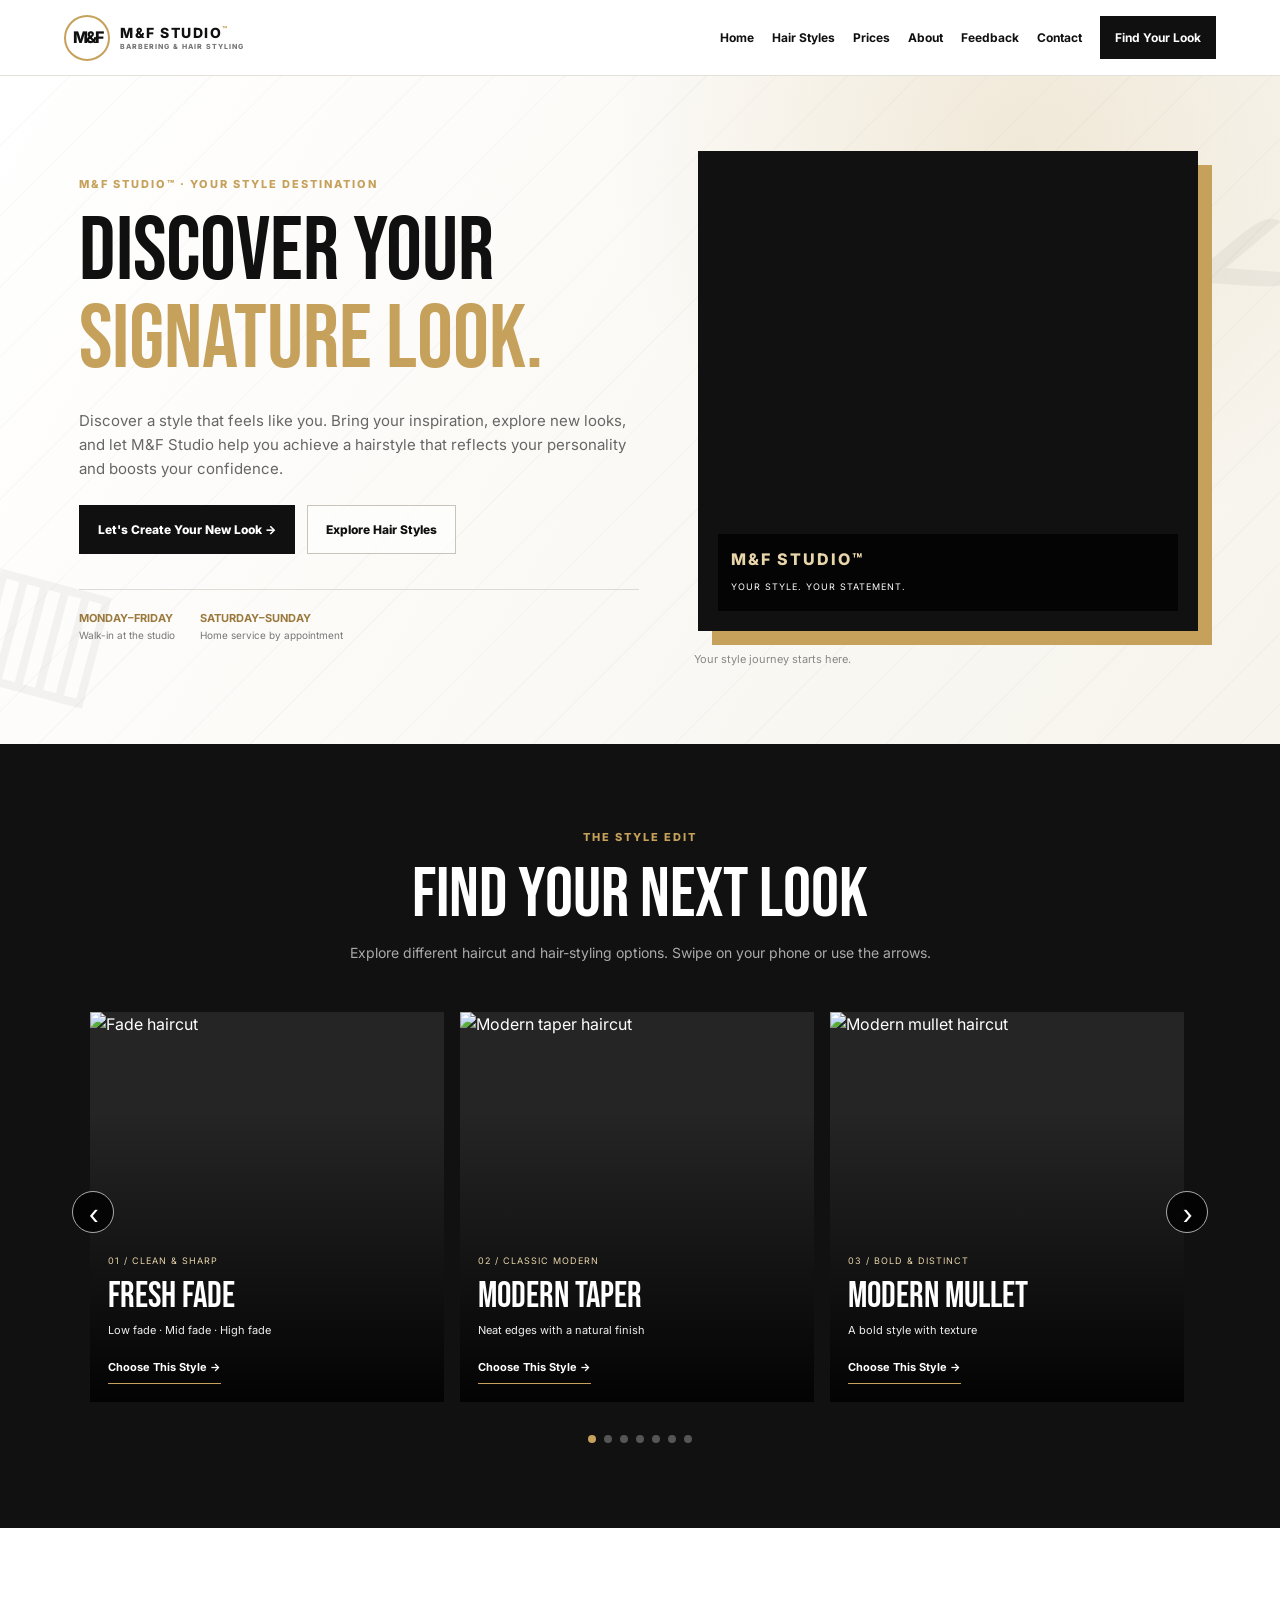
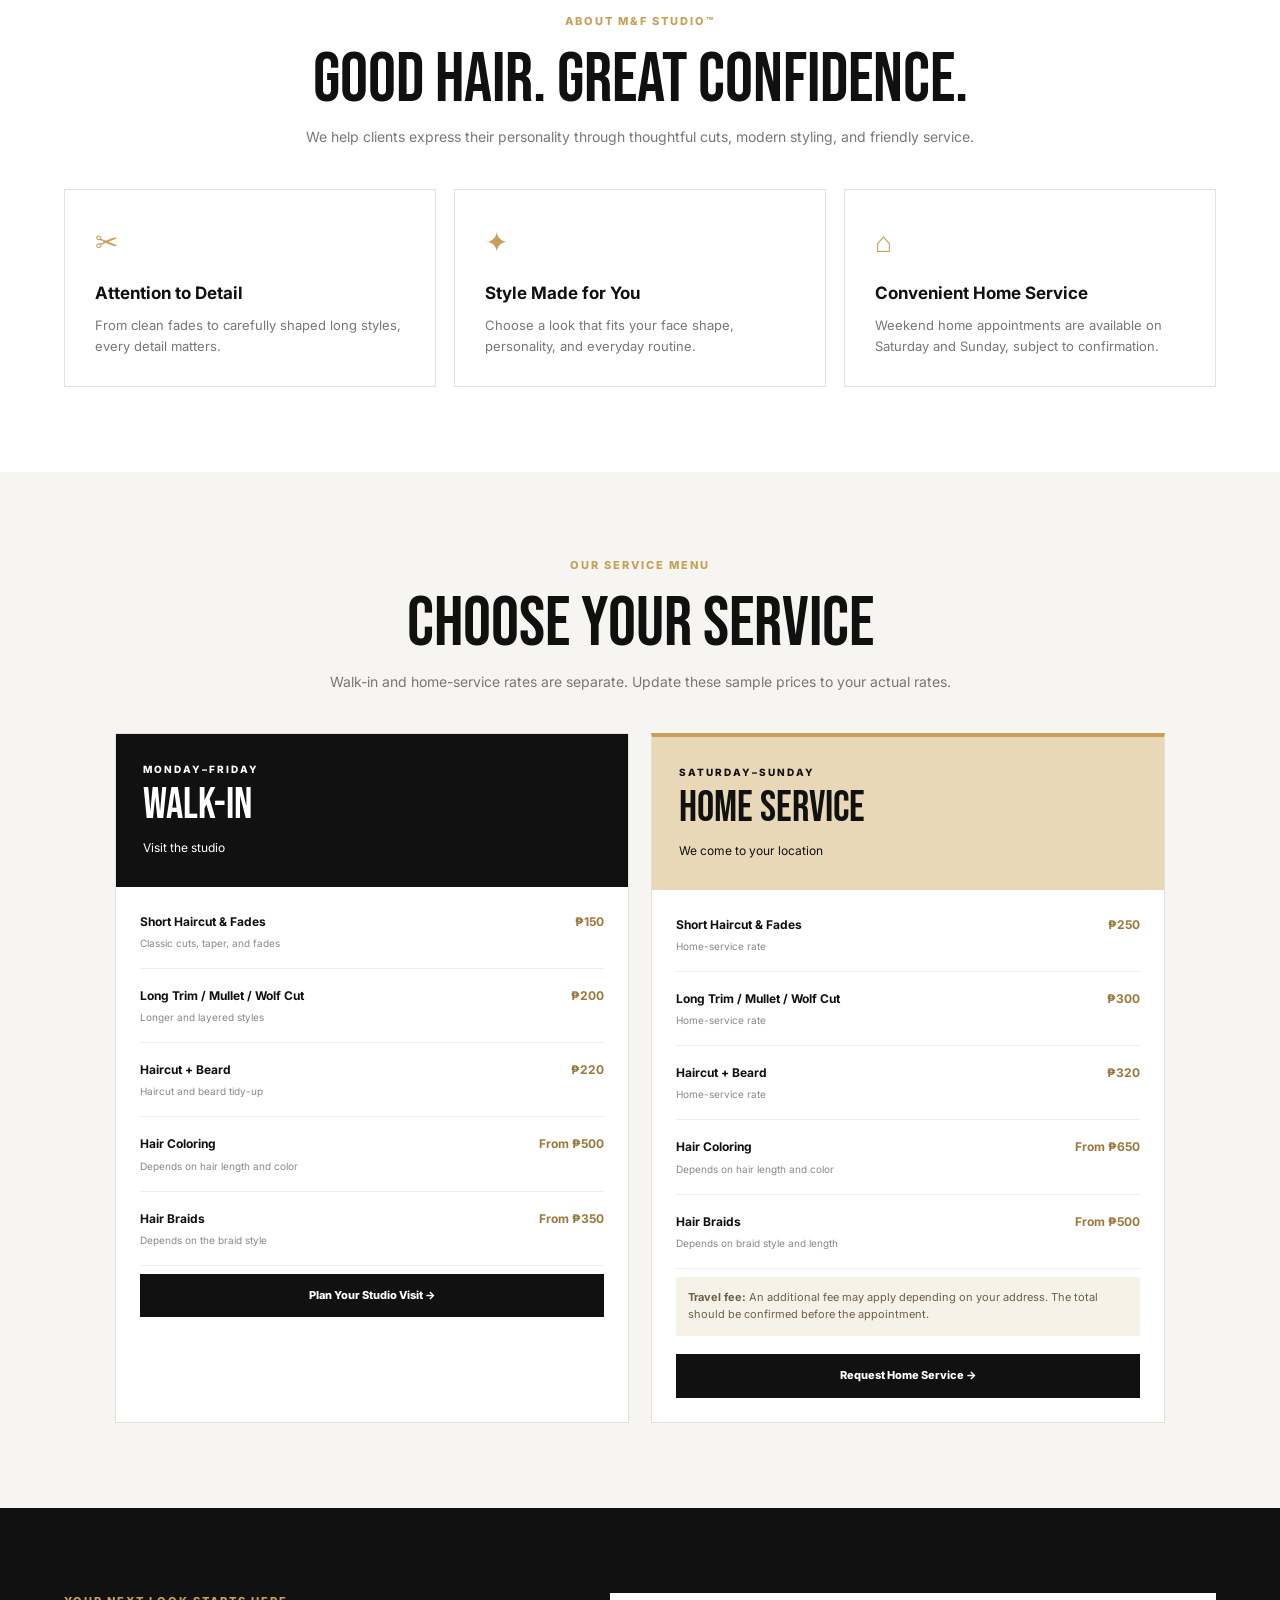
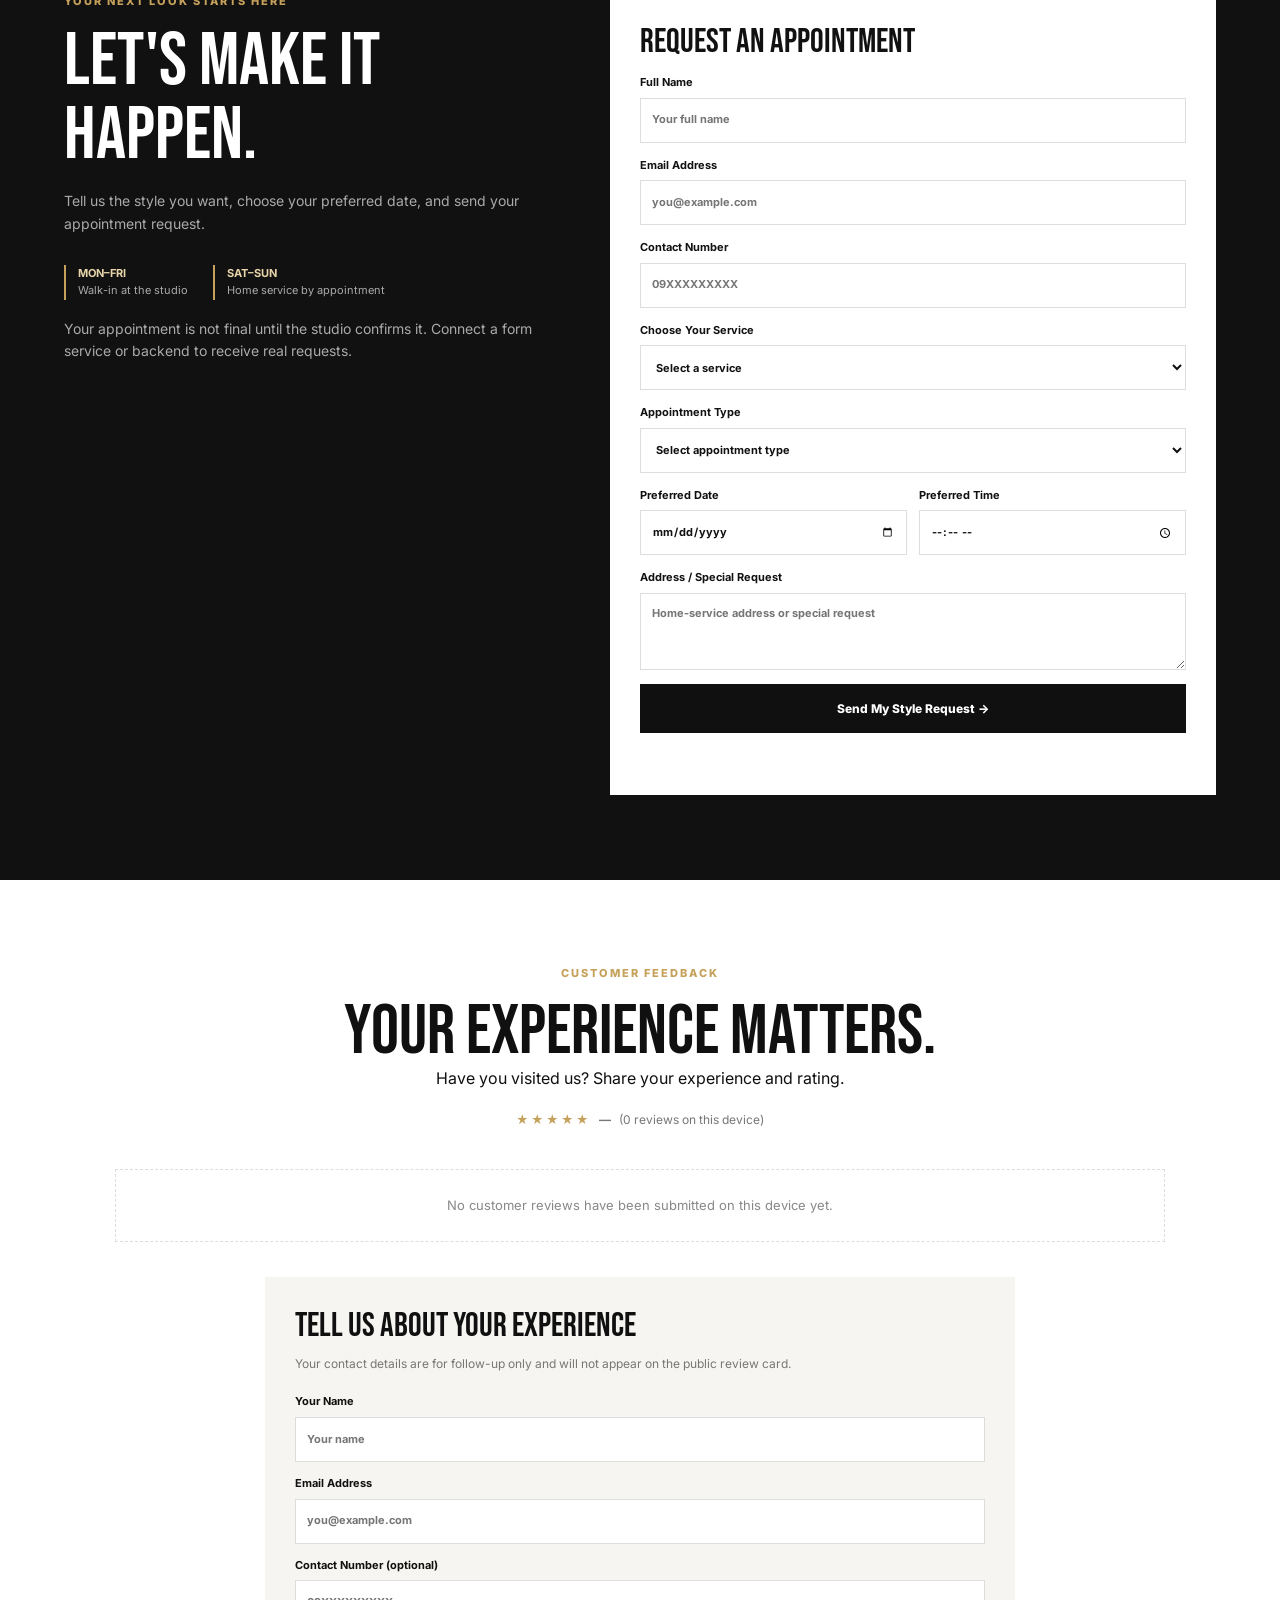
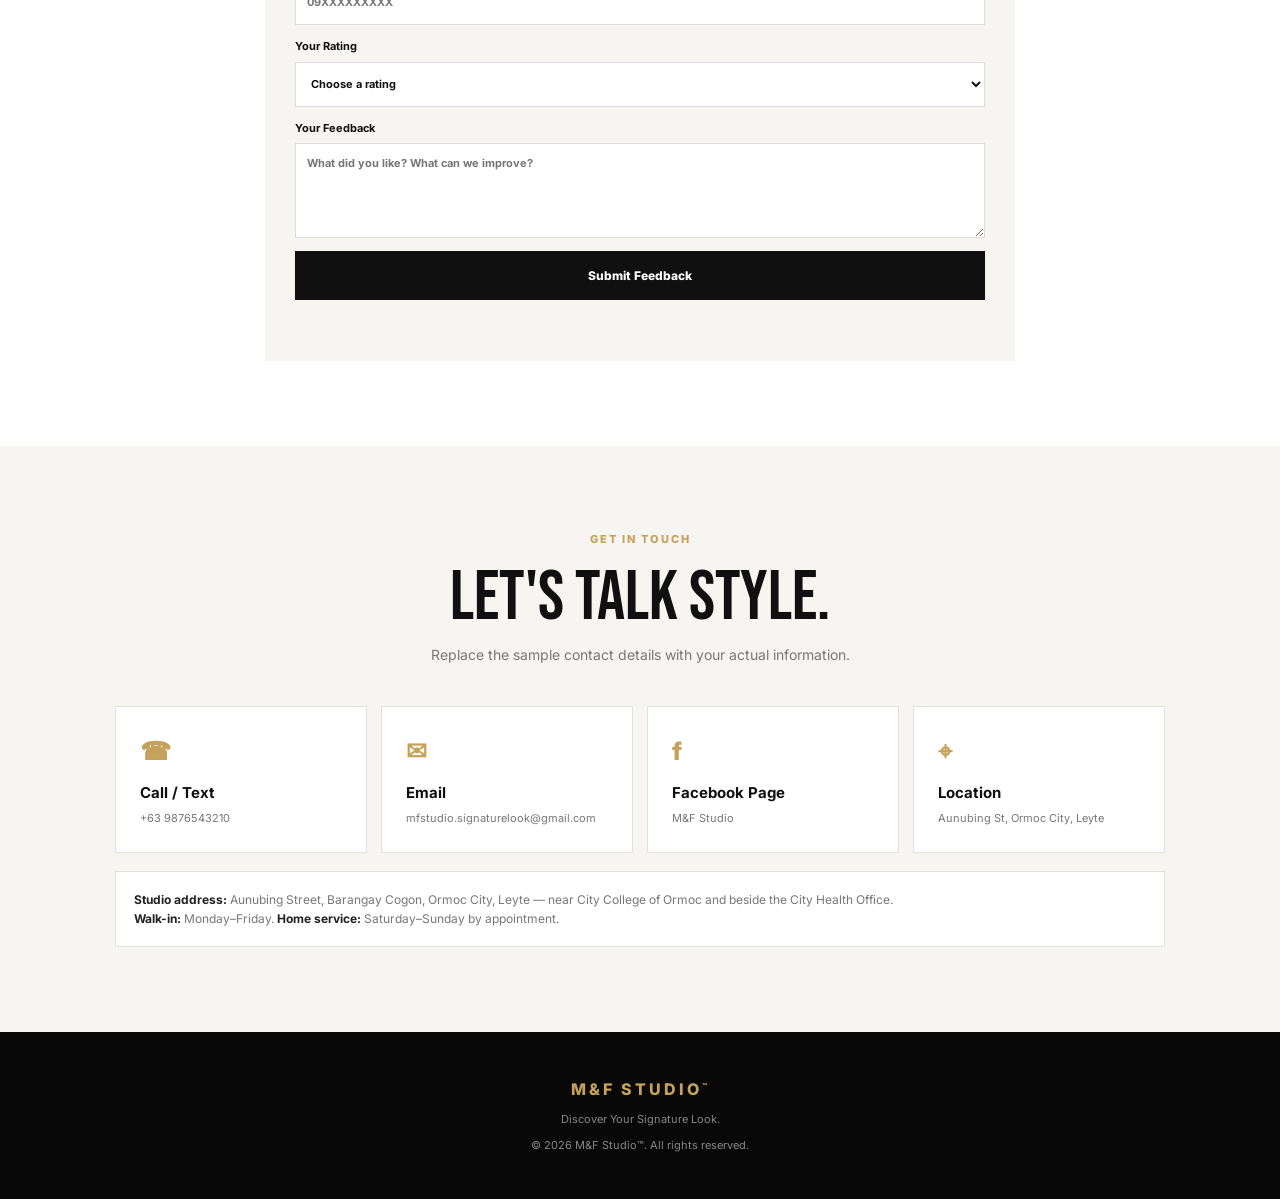
==== M&F Studio/index.html @ d0048a65 "Add files via upload" ====
<!DOCTYPE html>
<html lang="en">
<head>
  <meta charset="UTF-8">
  <meta name="viewport" content="width=device-width, initial-scale=1.0">
  <meta name="theme-color" content="#ffffff">
  <meta name="description" content="M&F Studio™ — discover your signature look with professional barbering and hair styling.">

  <title>M&F Studio™ | Discover Your Signature Look</title>

  <link rel="stylesheet" href="style.css">
  <link rel="preconnect" href="https://fonts.googleapis.com">
  <link href="https://fonts.googleapis.com/css2?family=Bebas+Neue&family=Inter:wght@400;500;600;700;800&display=swap" rel="stylesheet">
</head>

<body>

<header class="navbar">
  <a href="#home" class="logo">
    <span class="logo-mark">M&F</span>
    <span class="logo-text">
      M&F STUDIO<sup>™</sup>
      <small>BARBERING &amp; HAIR STYLING</small>
    </span>
  </a>

  <button class="menu-toggle" id="menuToggle"
    aria-label="Open navigation" aria-expanded="false">☰</button>

  <nav id="mainNav">
    <a href="#home">Home</a>
    <a href="#styles">Hair Styles</a>
    <a href="#services">Prices</a>
    <a href="#about">About</a>
    <a href="#reviews">Feedback</a>
    <a href="#contact">Contact</a>
    <a href="#booking" class="nav-cta">Find Your Look</a>
  </nav>
</header>

<main>

  <!-- HERO / HOME -->
  <section id="home" class="hero">
    <div class="tool-mark mark-scissors">✂</div>
    <div class="tool-mark mark-comb">▥</div>

    <div class="hero-container">
      <div class="hero-content">
        <p class="eyebrow">M&F STUDIO™ · YOUR STYLE DESTINATION</p>

        <h1>Discover Your<br>
          <span>Signature Look.</span>
        </h1>

        <p class="hero-description">
         Discover a style that feels like you. Bring your inspiration, explore new looks, and let M&F Studio help you achieve a hairstyle that reflects your personality and boosts your confidence.
        </p>

        <div class="hero-buttons">
          <a href="#booking" class="btn btn-primary">
            Let's Create Your New Look →
          </a>
          <a href="#styles" class="btn btn-outline">
            Explore Hair Styles
          </a>
        </div>

        <div class="hero-schedule">
          <div>
            <strong>MONDAY–FRIDAY</strong>
            <span>Walk-in at the studio</span>
          </div>
          <div>
            <strong>SATURDAY–SUNDAY</strong>
            <span>Home service by appointment</span>
          </div>
        </div>
      </div>

      <div class="hero-media">
        <div class="video-frame">
          <video autoplay muted loop playsinline
            preload="metadata" poster="images/cover-photo.jpg">
            <source src="images/cv.mp4" type="video/mp4">
            Your browser does not support HTML video.
          </video>

          <div class="video-caption">
            <span>M&F STUDIO™</span>
            <small>YOUR STYLE. YOUR STATEMENT.</small>
          </div>
        </div>

        <p class="media-note">
          Your style journey starts here.
        </p>
      </div>
    </div>
  </section>

  <!-- HAIRSTYLE SLIDER -->
  <section id="styles" class="styles-section section">
    <div class="section-heading">
      <p class="eyebrow">THE STYLE EDIT</p>
      <h2>Find Your Next Look</h2>
      <p>
        Explore different haircut and hair-styling options.
        Swipe on your phone or use the arrows.
      </p>
    </div>

    <div class="slider-shell">
      <button class="slider-button previous" id="prevBtn"
        aria-label="Previous hairstyle">‹</button>

      <div class="style-slider" id="styleSlider">

        <article class="style-slide">
          <img src="images/fade.jpg" alt="Fade haircut" loading="lazy">
          <div class="slide-info">
            <span>01 / CLEAN &amp; SHARP</span>
            <h3>Fresh Fade</h3>
            <p>Low fade · Mid fade · High fade</p>
            <button class="style-book" data-service="Short Haircut & Fade">
              Choose This Style →
            </button>
          </div>
        </article>

        <article class="style-slide">
          <img src="images/taper.jpg" alt="Modern taper haircut" loading="lazy">
          <div class="slide-info">
            <span>02 / CLASSIC MODERN</span>
            <h3>Modern Taper</h3>
            <p>Neat edges with a natural finish</p>
            <button class="style-book" data-service="Short Haircut & Fade">
              Choose This Style →
            </button>
          </div>
        </article>

        <article class="style-slide">
          <img src="images/mullet.jpg" alt="Modern mullet haircut" loading="lazy">
          <div class="slide-info">
            <span>03 / BOLD &amp; DISTINCT</span>
            <h3>Modern Mullet</h3>
            <p>A bold style with texture</p>
            <button class="style-book" data-service="Long Trim / Mullet / Wolf Cut">
              Choose This Style →
            </button>
          </div>
        </article>

        <article class="style-slide">
          <img src="images/wolfcut.jpg" alt="Wolf cut hairstyle" loading="lazy">
          <div class="slide-info">
            <span>04 / TEXTURE &amp; MOVEMENT</span>
            <h3>Wolf Cut</h3>
            <p>Layers, volume, and movement</p>
            <button class="style-book" data-service="Long Trim / Mullet / Wolf Cut">
              Choose This Style →
            </button>
          </div>
        </article>

        <article class="style-slide">
          <img src="images/beard.jpg" alt="Haircut and beard styling" loading="lazy">
          <div class="slide-info">
            <span>05 / COMPLETE GROOMING</span>
            <h3>Haircut + Beard</h3>
            <p>A clean cut with a shaped beard</p>
            <button class="style-book" data-service="Haircut + Beard">
              Choose This Style →
            </button>
          </div>
        </article>

        <article class="style-slide">
          <img src="images/color.jpg" alt="Hair coloring style" loading="lazy">
          <div class="slide-info">
            <span>06 / COLOR YOUR WAY</span>
            <h3>Hair Color</h3>
            <p>Refresh your look with color</p>
            <button class="style-book" data-service="Hair Color">
              Choose This Style →
            </button>
          </div>
        </article>

        <article class="style-slide">
          <img src="images/braids.jpg" alt="Braided hairstyle" loading="lazy">
          <div class="slide-info">
            <span>07 / CREATIVE DETAIL</span>
            <h3>Hair Braids</h3>
            <p>Creative braids and patterns</p>
            <button class="style-book" data-service="Hair Braids">
              Choose This Style →
            </button>
          </div>
        </article>

      </div>

      <button class="slider-button next" id="nextBtn"
        aria-label="Next hairstyle">›</button>
    </div>

    <div class="slider-dots" id="sliderDots"></div>
  </section>

  <!-- ABOUT -->
  <section id="about" class="about-section section">
    <div class="section-heading">
      <p class="eyebrow">ABOUT M&F STUDIO™</p>
      <h2>Good Hair. Great Confidence.</h2>
      <p>
        We help clients express their personality through thoughtful cuts,
        modern styling, and friendly service.
      </p>
    </div>

    <div class="about-grid">
      <article class="about-card">
        <span>✂</span>
        <h3>Attention to Detail</h3>
        <p>
          From clean fades to carefully shaped long styles,
          every detail matters.
        </p>
      </article>

      <article class="about-card">
        <span>✦</span>
        <h3>Style Made for You</h3>
        <p>
          Choose a look that fits your face shape,
          personality, and everyday routine.
        </p>
      </article>

      <article class="about-card">
        <span>⌂</span>
        <h3>Convenient Home Service</h3>
        <p>
          Weekend home appointments are available on Saturday
          and Sunday, subject to confirmation.
        </p>
      </article>
    </div>
  </section>

  <!-- PRICES -->
  <section id="services" class="services-section section">
    <div class="section-heading">
      <p class="eyebrow">OUR SERVICE MENU</p>
      <h2>Choose Your Service</h2>
      <p>
        Walk-in and home-service rates are separate.
        Update these sample prices to your actual rates.
      </p>
    </div>

    <div class="price-container">

      <article class="price-box">
        <div class="price-header">
          <p>MONDAY–FRIDAY</p>
          <h3>Walk-In</h3>
          <span>Visit the studio</span>
        </div>

        <div class="price-list">
          <div class="price-item">
            <div>
              <h4>Short Haircut &amp; Fades</h4>
              <p>Classic cuts, taper, and fades</p>
            </div>
            <strong>₱150</strong>
          </div>

          <div class="price-item">
            <div>
              <h4>Long Trim / Mullet / Wolf Cut</h4>
              <p>Longer and layered styles</p>
            </div>
            <strong>₱200</strong>
          </div>

          <div class="price-item">
            <div>
              <h4>Haircut + Beard</h4>
              <p>Haircut and beard tidy-up</p>
            </div>
            <strong>₱220</strong>
          </div>

          <div class="price-item">
            <div>
              <h4>Hair Coloring</h4>
              <p>Depends on hair length and color</p>
            </div>
            <strong>From ₱500</strong>
          </div>

          <div class="price-item">
            <div>
              <h4>Hair Braids</h4>
              <p>Depends on the braid style</p>
            </div>
            <strong>From ₱350</strong>
          </div>
        </div>

        <a href="#booking" class="price-cta">Plan Your Studio Visit →</a>
      </article>

      <article class="price-box home-price">
        <div class="price-header">
          <p>SATURDAY–SUNDAY</p>
          <h3>Home Service</h3>
          <span>We come to your location</span>
        </div>

        <div class="price-list">
          <div class="price-item">
            <div>
              <h4>Short Haircut &amp; Fades</h4>
              <p>Home-service rate</p>
            </div>
            <strong>₱250</strong>
          </div>

          <div class="price-item">
            <div>
              <h4>Long Trim / Mullet / Wolf Cut</h4>
              <p>Home-service rate</p>
            </div>
            <strong>₱300</strong>
          </div>

          <div class="price-item">
            <div>
              <h4>Haircut + Beard</h4>
              <p>Home-service rate</p>
            </div>
            <strong>₱320</strong>
          </div>

          <div class="price-item">
            <div>
              <h4>Hair Coloring</h4>
              <p>Depends on hair length and color</p>
            </div>
            <strong>From ₱650</strong>
          </div>

          <div class="price-item">
            <div>
              <h4>Hair Braids</h4>
              <p>Depends on braid style and length</p>
            </div>
            <strong>From ₱500</strong>
          </div>
        </div>

        <p class="home-note">
          <strong>Travel fee:</strong> An additional fee may apply
          depending on your address. The total should be confirmed
          before the appointment.
        </p>

        <a href="#booking" class="price-cta">Request Home Service →</a>
      </article>

    </div>
  </section>

  <!-- BOOKING FORM -->
  <section id="booking" class="booking-section section">
    <div class="booking-container">

      <div class="booking-text">
        <p class="eyebrow">YOUR NEXT LOOK STARTS HERE</p>
        <h2>Let's Make It Happen.</h2>

        <p>
          Tell us the style you want, choose your preferred date,
          and send your appointment request.
        </p>

        <div class="booking-schedule">
          <div>
            <strong>MON–FRI</strong>
            <span>Walk-in at the studio</span>
          </div>
          <div>
            <strong>SAT–SUN</strong>
            <span>Home service by appointment</span>
          </div>
        </div>

        <p class="privacy-note">
          Your appointment is not final until the studio confirms it.
          Connect a form service or backend to receive real requests.
        </p>
      </div>

      <form id="bookingForm" class="booking-form">
        <h3>Request an Appointment</h3>

        <label>Full Name
          <input type="text" id="bookingName" autocomplete="name"
            required placeholder="Your full name">
        </label>

        <label>Email Address
          <input type="email" id="bookingEmail" autocomplete="email"
            required placeholder="you@example.com">
        </label>

        <label>Contact Number
          <input type="tel" id="bookingPhone" autocomplete="tel"
            required placeholder="09XXXXXXXXX">
        </label>

        <label>Choose Your Service
          <select id="bookingService" required>
            <option value="">Select a service</option>
            <option>Short Haircut &amp; Fade</option>
            <option>Long Trim / Mullet / Wolf Cut</option>
            <option>Haircut + Beard</option>
            <option>Hair Color</option>
            <option>Hair Braids</option>
          </select>
        </label>

        <label>Appointment Type
          <select id="bookingType" required>
            <option value="">Select appointment type</option>
            <option value="walkin">Walk-in — Monday to Friday</option>
            <option value="home">Home Service — Saturday to Sunday</option>
          </select>
        </label>

        <div class="two-column">
          <label>Preferred Date
            <input type="date" id="bookingDate" required>
          </label>

          <label>Preferred Time
            <input type="time" id="bookingTime" required>
          </label>
        </div>

        <label>Address / Special Request
          <textarea id="bookingAddress" rows="3"
            placeholder="Home-service address or special request"></textarea>
        </label>

        <button type="submit" class="btn btn-primary">
          Send My Style Request →
        </button>

        <div id="bookingMessage" class="form-message" role="status"></div>
      </form>
    </div>
  </section>

  <!-- CUSTOMER REVIEWS -->
  <section id="reviews" class="reviews-section section">
    <div class="section-heading">
      <p class="eyebrow">CUSTOMER FEEDBACK</p>
      <h2>Your Experience Matters.</h2>
      <p>Have you visited us? Share your experience and rating.</p>

      <div class="rating-summary">
        <span class="stars">★★★★★</span>
        <strong id="averageRating">—</strong>
        <span>(<span id="reviewCount">0</span> reviews on this device)</span>
      </div>
    </div>

    <div class="review-grid" id="reviewList"></div>

    <div class="feedback-box">
      <h3>Tell Us About Your Experience</h3>
      <p>
        Your contact details are for follow-up only and will not appear
        on the public review card.
      </p>

      <form id="reviewForm">
        <label>Your Name
          <input type="text" id="reviewName" autocomplete="name"
            required placeholder="Your name">
        </label>

        <label>Email Address
          <input type="email" id="reviewEmail" autocomplete="email"
            required placeholder="you@example.com">
        </label>

        <label>Contact Number (optional)
          <input type="tel" id="reviewPhone" autocomplete="tel"
            placeholder="09XXXXXXXXX">
        </label>

        <label>Your Rating
          <select id="reviewRating" required>
            <option value="">Choose a rating</option>
            <option value="5">★★★★★ — Excellent</option>
            <option value="4">★★★★ — Great</option>
            <option value="3">★★★ — Good</option>
            <option value="2">★★ — Needs improvement</option>
            <option value="1">★ — Poor</option>
          </select>
        </label>

        <label>Your Feedback
          <textarea id="reviewText" rows="4" required
            placeholder="What did you like? What can we improve?"></textarea>
        </label>

        <button type="submit" class="btn btn-primary">
          Submit Feedback
        </button>

        <div id="reviewMessage" class="form-message" role="status"></div>
      </form>
    </div>
  </section>

  <!-- CONTACT -->
  <section id="contact" class="contact-section section">
    <div class="section-heading">
      <p class="eyebrow">GET IN TOUCH</p>
      <h2>Let's Talk Style.</h2>
      <p>Replace the sample contact details with your actual information.</p>
    </div>

    <div class="contact-grid">
      <a class="contact-card" href="tel:+639876543210">
        <span>☎</span>
        <h3>Call / Text</h3>
        <p>+63 9876543210</p>
      </a>

      <a class="contact-card" href="mailto:mfstudio.signaturelook@gmail.com">
        <span>✉</span>
        <h3>Email</h3>
        <p>mfstudio.signaturelook@gmail.com</p>
      </a>

      <a class="contact-card" href="https://facebook.com/"
        target="_blank" rel="noopener noreferrer">
        <span>f</span>
        <h3>Facebook Page</h3>
        <p>M&F Studio</p>
      </a>

      <a class="contact-card"
        href="https://www.google.com/maps/search/?api=1&query=Aunubing%20Street%2C%20Ormoc%20City%2C%20Leyte%2C%20Philippines"
        target="_blank" rel="noopener noreferrer">
        <span>⌖</span>
        <h3>Location</h3>
        <p>Aunubing St, Ormoc City, Leyte</p>
      </a>
    </div>

    <div class="address-box">
      <strong>Studio address:</strong>
      Aunubing Street, Barangay Cogon, Ormoc City, Leyte — near City College of Ormoc and beside the City Health Office.<br>
      <strong>Walk-in:</strong> Monday–Friday.
      <strong>Home service:</strong> Saturday–Sunday by appointment.
    </div>
  </section>

</main>

<footer>
  <div class="footer-logo">M&amp;F STUDIO<sup>™</sup></div>
  <p>Discover Your Signature Look.</p>
  <p>© 2026 M&amp;F Studio™. All rights reserved.</p>
</footer>

<button id="backToTop" aria-label="Back to top">↑</button>

<script src="script.js"></script>
</body>
</html>
---- M&F Studio/style.css ----
:root {
  --black: #101010;
  --gold: #c6a15b;
  --gold-light: #e8d5aa;
  --cream: #f6f5f1;
  --muted: #777;
  --line: #e4e1da;
}

* {
  box-sizing: border-box;
  margin: 0;
  padding: 0;
}

html {
  scroll-behavior: smooth;
  scroll-padding-top: 85px;
}

body {
  font-family: "Inter", Arial, sans-serif;
  color: var(--black);
  background: white;
  line-height: 1.6;
  overflow-x: hidden;
}

a {
  color: inherit;
  text-decoration: none;
}

button,
input,
select,
textarea {
  font: inherit;
}

img,
video {
  max-width: 100%;
}

/* NAVIGATION */

.navbar {
  position: sticky;
  top: 0;
  z-index: 1000;
  min-height: 76px;
  padding: 12px 5%;
  display: flex;
  align-items: center;
  justify-content: space-between;
  gap: 20px;
  background: rgba(255, 255, 255, 0.97);
  backdrop-filter: blur(12px);
  border-bottom: 1px solid var(--line);
}

.logo {
  display: flex;
  align-items: center;
  gap: 10px;
  flex-shrink: 0;
}

.logo-mark {
  width: 46px;
  height: 46px;
  display: grid;
  place-items: center;
  border: 2px solid var(--gold);
  border-radius: 50%;
  font-weight: 800;
  letter-spacing: -2px;
}

.logo-text {
  font-size: 14px;
  font-weight: 800;
  letter-spacing: 1.5px;
  line-height: 1.3;
}

.logo-text sup,
.footer-logo sup {
  color: var(--gold);
  font-size: 8px;
}

.logo-text small {
  display: block;
  font-size: 7px;
  color: var(--muted);
  letter-spacing: 1px;
}

nav {
  display: flex;
  align-items: center;
  gap: 18px;
}

nav a {
  font-size: 12px;
  font-weight: 700;
  transition: color 0.2s;
}

nav a:hover {
  color: var(--gold);
}

.nav-cta {
  background: var(--black);
  color: white !important;
  padding: 12px 15px;
}

.menu-toggle {
  display: none;
  border: 0;
  background: transparent;
  font-size: 27px;
  cursor: pointer;
}

/* HERO SECTION */

.hero {
  position: relative;
  isolation: isolate;
  overflow: hidden;
  background:
    linear-gradient(
      120deg,
      rgba(255, 255, 255, 0.96),
      rgba(246, 243, 235, 0.92)
    ),
    url("images/cover-photo.jpg") center / cover no-repeat;
}

.hero::before {
  content: "";
  position: absolute;
  inset: 0;
  z-index: -1;
  background:
    radial-gradient(
      circle at 80% 10%,
      rgba(198, 161, 91, 0.18),
      transparent 35%
    ),
    repeating-linear-gradient(
      135deg,
      transparent 0 48px,
      rgba(0, 0, 0, 0.02) 49px 50px
    );
}

.tool-mark {
  position: absolute;
  z-index: -1;
  color: rgba(0, 0, 0, 0.045);
  pointer-events: none;
}

.mark-scissors {
  font-size: 220px;
  right: -25px;
  top: 20px;
  transform: rotate(-18deg);
}

.mark-comb {
  font-size: 150px;
  left: -25px;
  bottom: 0;
  transform: rotate(15deg);
}

.hero-container {
  max-width: 1250px;
  min-height: 650px;
  margin: auto;
  padding: 75px 5%;
  display: grid;
  grid-template-columns: 1.05fr 0.95fr;
  gap: 55px;
  align-items: center;
}

.eyebrow {
  color: var(--gold);
  font-size: 11px;
  font-weight: 800;
  letter-spacing: 2px;
  margin-bottom: 15px;
}

h1,
h2 {
  font-family: "Bebas Neue", Impact, sans-serif;
  font-weight: 400;
  line-height: 0.98;
}

h1 {
  font-size: clamp(58px, 7vw, 95px);
}

h1 span {
  color: var(--gold);
}

.hero-description {
  max-width: 550px;
  margin: 24px 0;
  color: #666;
  font-size: 15px;
}

.hero-buttons {
  display: flex;
  flex-wrap: wrap;
  gap: 12px;
}

.btn {
  min-height: 48px;
  padding: 14px 18px;
  display: inline-flex;
  align-items: center;
  justify-content: center;
  gap: 8px;
  border: 1px solid transparent;
  font-size: 12px;
  font-weight: 800;
  cursor: pointer;
  transition: 0.2s;
}

.btn:hover {
  transform: translateY(-2px);
}

.btn-primary {
  background: var(--black);
  color: white;
}

.btn-primary:hover {
  background: var(--gold);
  color: var(--black);
}

.btn-outline {
  border-color: #c8c4bb;
  background: rgba(255, 255, 255, 0.6);
}

.btn-outline:hover {
  border-color: var(--gold);
}

.hero-schedule {
  display: flex;
  flex-wrap: wrap;
  gap: 25px;
  margin-top: 35px;
  padding-top: 20px;
  border-top: 1px solid #dedbd4;
}

.hero-schedule strong,
.hero-schedule span {
  display: block;
}

.hero-schedule strong {
  font-size: 11px;
  color: #9b793d;
}

.hero-schedule span {
  font-size: 10px;
  color: #777;
}

.video-frame {
  position: relative;
  max-width: 500px;
  height: 480px;
  margin: auto;
  padding: 9px;
  background: #111;
  box-shadow: 14px 14px 0 var(--gold);
}

.video-frame video {
  width: 100%;
  height: 100%;
  display: block;
  object-fit: cover;
  background: #222;
}

.video-caption {
  position: absolute;
  left: 20px;
  right: 20px;
  bottom: 20px;
  padding: 13px;
  background: rgba(0, 0, 0, 0.75);
  color: white;
}

.video-caption span {
  display: block;
  color: var(--gold-light);
  font-weight: 800;
  letter-spacing: 2px;
}

.video-caption small {
  font-size: 9px;
  letter-spacing: 1px;
}

.media-note {
  margin-top: 20px;
  color: #888;
  font-size: 11px;
}

/* GENERAL SECTIONS */

.section {
  padding: 85px 5%;
}

.section-heading {
  max-width: 720px;
  margin: 0 auto 40px;
  text-align: center;
}

.section-heading h2 {
  font-size: clamp(44px, 6vw, 70px);
}

.section-heading > p:last-child {
  margin-top: 12px;
  color: var(--muted);
  font-size: 14px;
}

/* HAIRSTYLE SLIDER */

.styles-section {
  background: #111;
  color: white;
}

.styles-section .section-heading > p:last-child {
  color: #aaa;
}

.slider-shell {
  max-width: 1100px;
  margin: auto;
  position: relative;
}

.style-slider {
  display: flex;
  gap: 16px;
  overflow-x: auto;
  scroll-snap-type: x mandatory;
  scroll-behavior: smooth;
  scrollbar-width: none;
  padding: 8px 3px 18px;
}

.style-slider::-webkit-scrollbar {
  display: none;
}

.style-slide {
  position: relative;
  flex: 0 0 calc((100% - 32px) / 3);
  min-width: 0;
  height: 390px;
  overflow: hidden;
  background: #252525;
  scroll-snap-align: start;
}

.style-slide img {
  width: 100%;
  height: 100%;
  object-fit: cover;
  display: block;
  transition: transform 0.4s;
}

.style-slide:hover img {
  transform: scale(1.04);
}

.style-slide::after {
  content: "";
  position: absolute;
  inset: 25% 0 0;
  background: linear-gradient(
    transparent,
    rgba(0, 0, 0, 0.92)
  );
  pointer-events: none;
}

.slide-info {
  position: absolute;
  z-index: 2;
  bottom: 18px;
  left: 18px;
  right: 18px;
}

.slide-info > span {
  color: var(--gold-light);
  font-size: 9px;
  letter-spacing: 1px;
}

.slide-info h3 {
  font: 36px/1 "Bebas Neue", sans-serif;
  margin: 7px 0;
}

.slide-info p {
  font-size: 11px;
  color: #eee;
}

.style-book {
  margin-top: 12px;
  padding: 7px 0;
  color: white;
  background: transparent;
  border: 0;
  border-bottom: 1px solid var(--gold);
  font-size: 11px;
  font-weight: 700;
  cursor: pointer;
}

.slider-button {
  position: absolute;
  z-index: 5;
  top: 45%;
  width: 42px;
  height: 42px;
  border: 1px solid #aaa;
  border-radius: 50%;
  background: rgba(0, 0, 0, 0.8);
  color: white;
  font-size: 28px;
  cursor: pointer;
}

.slider-button:hover {
  background: var(--gold);
  color: #111;
}

.previous {
  left: -18px;
}

.next {
  right: -18px;
}

.slider-dots {
  display: flex;
  justify-content: center;
  gap: 8px;
  margin-top: 15px;
}

.slider-dot {
  width: 8px;
  height: 8px;
  border: 0;
  border-radius: 50%;
  background: #555;
  cursor: pointer;
}

.slider-dot.active {
  background: var(--gold);
}

/* ABOUT */

.about-section {
  background: white;
}

.about-grid {
  max-width: 1200px;
  margin: auto;
  display: grid;
  grid-template-columns: repeat(3, 1fr);
  gap: 18px;
}

.about-card {
  padding: 30px;
  border: 1px solid var(--line);
  transition: 0.2s;
}

.about-card:hover {
  transform: translateY(-4px);
  box-shadow: 0 12px 30px #0000000d;
}

.about-card > span {
  color: var(--gold);
  font-size: 28px;
}

.about-card h3 {
  margin: 15px 0 8px;
  font-size: 17px;
}

.about-card p {
  color: var(--muted);
  font-size: 13px;
}

/* PRICING */

.services-section {
  background: var(--cream);
}

.price-container {
  max-width: 1050px;
  margin: auto;
  display: grid;
  grid-template-columns: 1fr 1fr;
  gap: 22px;
}

.price-box {
  min-width: 0;
  background: white;
  border: 1px solid var(--line);
}

.home-price {
  border-top: 4px solid var(--gold);
}

.price-header {
  padding: 27px;
  background: #111;
  color: white;
}

.home-price .price-header {
  background: #e8d8b8;
  color: #111;
}

.price-header p {
  font-size: 10px;
  font-weight: 800;
  letter-spacing: 2px;
}

.price-header h3 {
  margin: 5px 0;
  font: 43px/1.1 "Bebas Neue", sans-serif;
}

.price-header span {
  font-size: 12px;
}

.price-list {
  padding: 8px 24px;
}

.price-item {
  display: flex;
  justify-content: space-between;
  align-items: flex-start;
  gap: 12px;
  padding: 17px 0;
  border-bottom: 1px solid #eee;
}

.price-item h4 {
  font-size: 12px;
}

.price-item p {
  margin-top: 4px;
  color: #888;
  font-size: 10px;
}

.price-item strong {
  color: #9b793d;
  font-size: 12px;
  white-space: nowrap;
}

.home-note {
  margin: 0 24px 18px;
  padding: 12px;
  background: #f7f2e7;
  color: #6d6049;
  font-size: 11px;
}

.price-cta {
  display: block;
  margin: 0 24px 24px;
  padding: 13px;
  background: #111;
  color: white;
  text-align: center;
  font-size: 11px;
  font-weight: 800;
}

.price-cta:hover {
  background: var(--gold);
  color: #111;
}

/* BOOKING */

.booking-section {
  background: #111;
  color: white;
}

.booking-container {
  max-width: 1200px;
  margin: auto;
  display: grid;
  grid-template-columns: 0.9fr 1.1fr;
  gap: 50px;
  align-items: start;
}

.booking-text h2 {
  font-size: clamp(50px, 6vw, 75px);
}

.booking-text > p:not(.eyebrow) {
  margin-top: 18px;
  color: #aaa;
  font-size: 14px;
}

.booking-schedule {
  display: flex;
  flex-wrap: wrap;
  gap: 25px;
  margin-top: 30px;
}

.booking-schedule div {
  padding-left: 12px;
  border-left: 2px solid var(--gold);
}

.booking-schedule strong,
.booking-schedule span {
  display: block;
}

.booking-schedule strong {
  color: var(--gold-light);
  font-size: 11px;
}

.booking-schedule span {
  color: #aaa;
  font-size: 11px;
}

.privacy-note {
  margin-top: 25px;
  color: #888;
  font-size: 11px;
}

.booking-form {
  display: grid;
  gap: 14px;
  min-width: 0;
  padding: 30px;
  background: white;
  color: #111;
}

.booking-form h3,
.feedback-box h3 {
  font: 34px/1.1 "Bebas Neue", sans-serif;
}

.booking-form label,
.feedback-box label {
  display: block;
  font-size: 11px;
  font-weight: 700;
}

.booking-form input,
.booking-form select,
.booking-form textarea,
.feedback-box input,
.feedback-box select,
.feedback-box textarea {
  display: block;
  width: 100%;
  min-height: 45px;
  margin-top: 6px;
  padding: 11px;
  border: 1px solid #ddd;
  border-radius: 0;
  background: white;
  color: #111;
  outline: none;
}

.booking-form textarea,
.feedback-box textarea {
  resize: vertical;
}

.booking-form input:focus,
.booking-form select:focus,
.booking-form textarea:focus,
.feedback-box input:focus,
.feedback-box select:focus,
.feedback-box textarea:focus {
  border-color: var(--gold);
}

.two-column {
  display: grid;
  grid-template-columns: 1fr 1fr;
  gap: 12px;
}

.form-message {
  min-height: 18px;
  color: #8c692b;
  font-size: 12px;
  overflow-wrap: anywhere;
}

/* CUSTOMER FEEDBACK */

.reviews-section {
  background: white;
}

.rating-summary {
  display: flex;
  justify-content: center;
  align-items: center;
  flex-wrap: wrap;
  gap: 8px;
  margin-top: 18px;
  color: #777;
  font-size: 12px;
}

.stars,
.review-stars {
  color: var(--gold);
  letter-spacing: 2px;
}

.review-grid {
  max-width: 1050px;
  margin: auto;
  display: grid;
  grid-template-columns: repeat(3, 1fr);
  gap: 16px;
}

.empty-reviews {
  grid-column: 1 / -1;
  padding: 25px;
  border: 1px dashed #ddd;
  text-align: center;
  color: #888;
  font-size: 13px;
}

.review-card {
  min-width: 0;
  padding: 24px;
  border: 1px solid var(--line);
  overflow-wrap: anywhere;
}

.review-card p {
  margin: 12px 0;
  color: #666;
  font-size: 13px;
}

.review-card strong {
  font-size: 11px;
}

.feedback-box {
  max-width: 750px;
  margin: 35px auto 0;
  padding: 30px;
  background: var(--cream);
}

.feedback-box > p {
  margin: 10px 0 20px;
  color: #777;
  font-size: 12px;
}

.feedback-box form {
  display: grid;
  gap: 13px;
}

.optional {
  color: #888;
  font-weight: 400;
}

/* CONTACT */

.contact-section {
  background: var(--cream);
}

.contact-grid {
  max-width: 1050px;
  margin: auto;
  display: grid;
  grid-template-columns: repeat(4, 1fr);
  gap: 14px;
}

.contact-card {
  min-width: 0;
  padding: 24px;
  background: white;
  border: 1px solid var(--line);
  overflow-wrap: anywhere;
  transition: 0.2s;
}

.contact-card:hover {
  border-color: var(--gold);
  transform: translateY(-3px);
}

.contact-card > span {
  color: var(--gold);
  font-size: 25px;
  font-weight: 800;
}

.contact-card h3 {
  margin: 10px 0 5px;
  font-size: 15px;
}

.contact-card p {
  color: #777;
  font-size: 11px;
}

.address-box {
  max-width: 1050px;
  margin: 18px auto 0;
  padding: 18px;
  background: white;
  border: 1px solid var(--line);
  color: #777;
  font-size: 12px;
}

.address-box strong {
  color: #222;
}

/* FOOTER */

footer {
  padding: 45px 5%;
  background: #080808;
  color: white;
  text-align: center;
}

.footer-logo {
  color: var(--gold);
  font-weight: 800;
  letter-spacing: 3px;
}

footer p {
  margin-top: 8px;
  color: #888;
  font-size: 11px;
}

#backToTop {
  position: fixed;
  right: 18px;
  bottom: 18px;
  z-index: 900;
  display: none;
  width: 44px;
  height: 44px;
  border: 0;
  background: #111;
  color: var(--gold);
  font-size: 22px;
  cursor: pointer;
}

/* TABLET */

@media (max-width: 1000px) {
  .navbar {
    padding-inline: 4%;
  }

  nav {
    gap: 10px;
  }

  nav a {
    font-size: 10px;
  }

  .hero-container {
    gap: 30px;
  }

  .style-slide {
    flex-basis: calc((100% - 16px) / 2);
  }

  .contact-grid {
    grid-template-columns: repeat(2, 1fr);
  }
}

/* MOBILE */

@media (max-width: 720px) {
  html {
    scroll-padding-top: 70px;
  }

  .navbar {
    min-height: 70px;
    padding: 8px 5%;
  }

  .logo-mark {
    width: 42px;
    height: 42px;
  }

  .logo-text {
    font-size: 12px;
  }

  .logo-text small {
    font-size: 6px;
  }

  .menu-toggle {
    display: block;
  }

  nav {
    display: none;
    position: absolute;
    top: 100%;
    left: 0;
    right: 0;
    padding: 14px 5% 20px;
    background: white;
    flex-direction: column;
    align-items: stretch;
    gap: 0;
    border-bottom: 1px solid var(--line);
    box-shadow: 0 12px 20px #0001;
  }

  nav.open {
    display: flex;
  }

  nav a {
    padding: 12px 8px;
    border-bottom: 1px solid #eee;
    font-size: 14px;
  }

  nav .nav-cta {
    margin-top: 10px;
    text-align: center;
  }

  .hero-container {
    min-height: 0;
    grid-template-columns: 1fr;
    gap: 35px;
    padding: 55px 5% 60px;
  }

  h1 {
    font-size: clamp(52px, 12vw, 76px);
  }

  .hero-description {
    font-size: 14px;
  }

  .hero-buttons {
    display: grid;
    grid-template-columns: 1fr;
  }

  .btn {
    width: 100%;
  }

  .hero-schedule {
    gap: 15px;
  }

  .hero-schedule span {
    max-width: 150px;
  }

  .video-frame {
    height: auto;
    aspect-ratio: 4 / 5;
    max-width: 440px;
    box-shadow: 9px 9px 0 var(--gold);
  }

  .mark-scissors {
    font-size: 130px;
  }

  .mark-comb {
    font-size: 90px;
  }

  .section {
    padding: 65px 5%;
  }

  .section-heading {
    margin-bottom: 30px;
  }

  .section-heading h2 {
    font-size: clamp(42px, 10vw, 58px);
  }

  .style-slide {
    flex-basis: 86%;
    height: 420px;
  }

  .slider-button {
    top: 43%;
    width: 36px;
    height: 36px;
  }

  .previous {
    left: 7px;
  }

  .next {
    right: 7px;
  }

  .about-grid,
  .price-container,
  .booking-container,
  .review-grid,
  .contact-grid {
    grid-template-columns: 1fr;
  }

  .about-grid {
    gap: 12px;
  }

  .about-card {
    padding: 25px;
  }

  .price-header {
    padding: 24px;
  }

  .price-list {
    padding-inline: 18px;
  }

  .price-item {
    gap: 10px;
  }

  .home-note,
  .price-cta {
    margin-left: 18px;
    margin-right: 18px;
  }

  .booking-container {
    gap: 30px;
  }

  .booking-text h2 {
    font-size: 56px;
  }

  .booking-schedule {
    gap: 15px;
  }

  .booking-form,
  .feedback-box {
    padding: 22px;
  }

  .contact-grid {
    gap: 10px;
  }
}

@media (max-width: 380px) {
  .two-column {
    grid-template-columns: 1fr;
  }

  .style-slide {
    flex-basis: 92%;
    height: 390px;
  }

  .price-item strong {
    font-size: 11px;
  }
}

@media (prefers-reduced-motion: reduce) {
  html {
    scroll-behavior: auto;
  }

  *,
  *::before,
  *::after {
    scroll-behavior: auto !important;
    transition: none !important;
  }
}
.video-frame video {
  display: block;
  width: 100%;
  height: 100%;
  object-fit: cover;
  background: #111;
}

.video-frame video::-webkit-media-controls {
  display: flex;
}

@media (max-width: 720px) {
  .video-frame {
    width: 100%;
    aspect-ratio: 4 / 5;
    height: auto;
  }

  .video-frame video {
    width: 100%;
    height: 100%;
    object-fit: cover;
  }
}
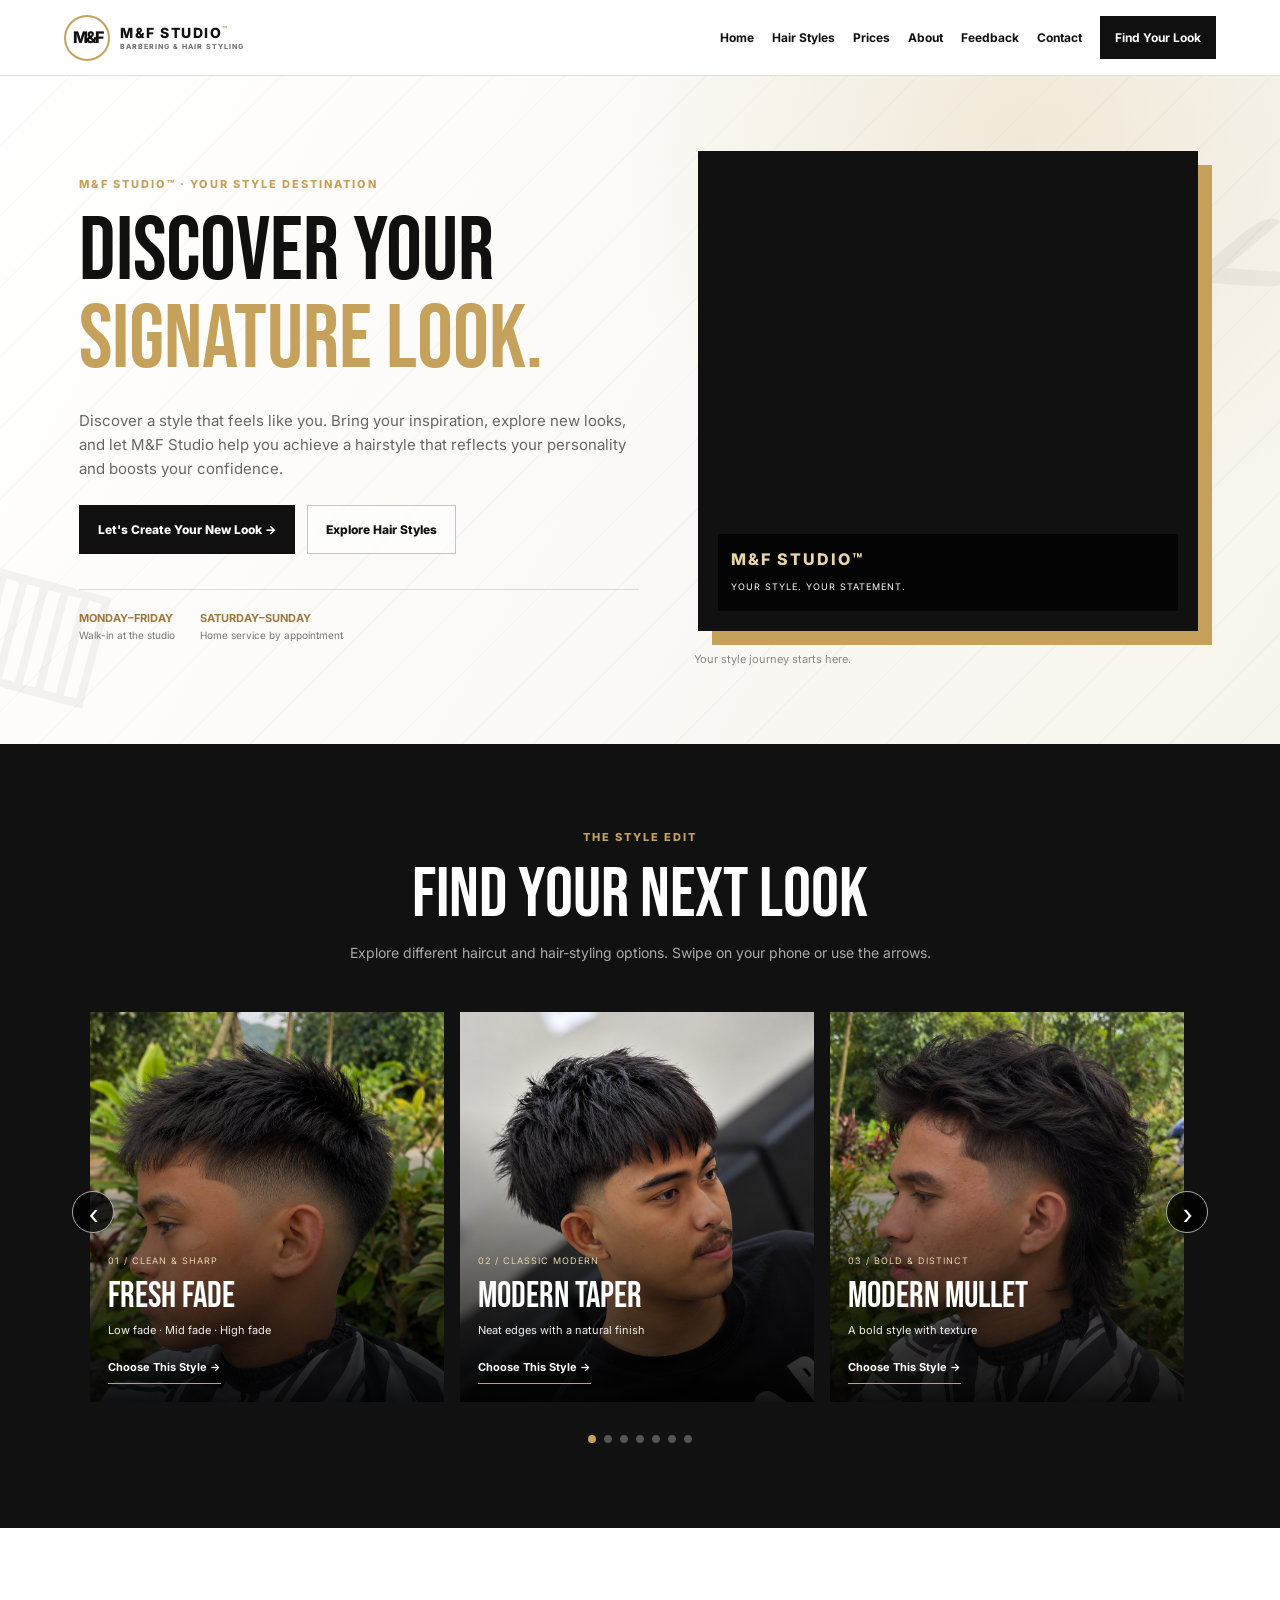
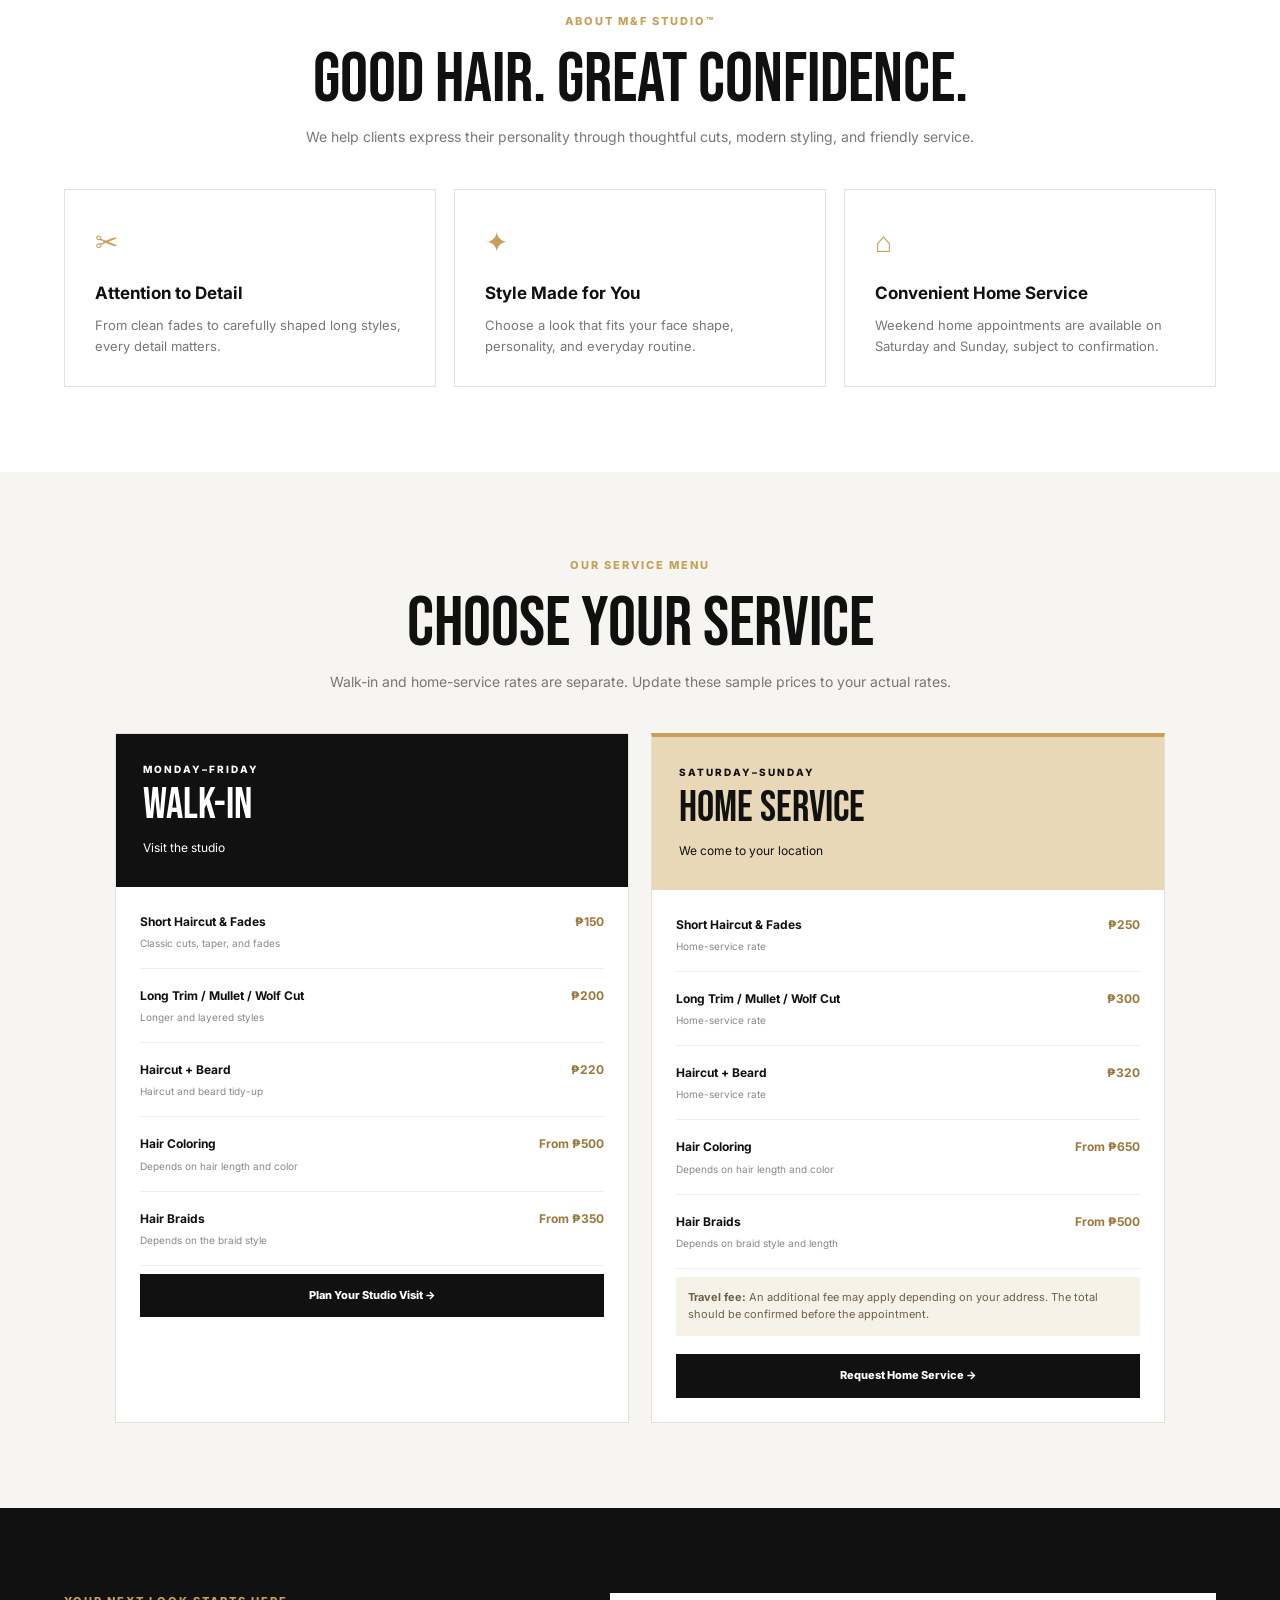
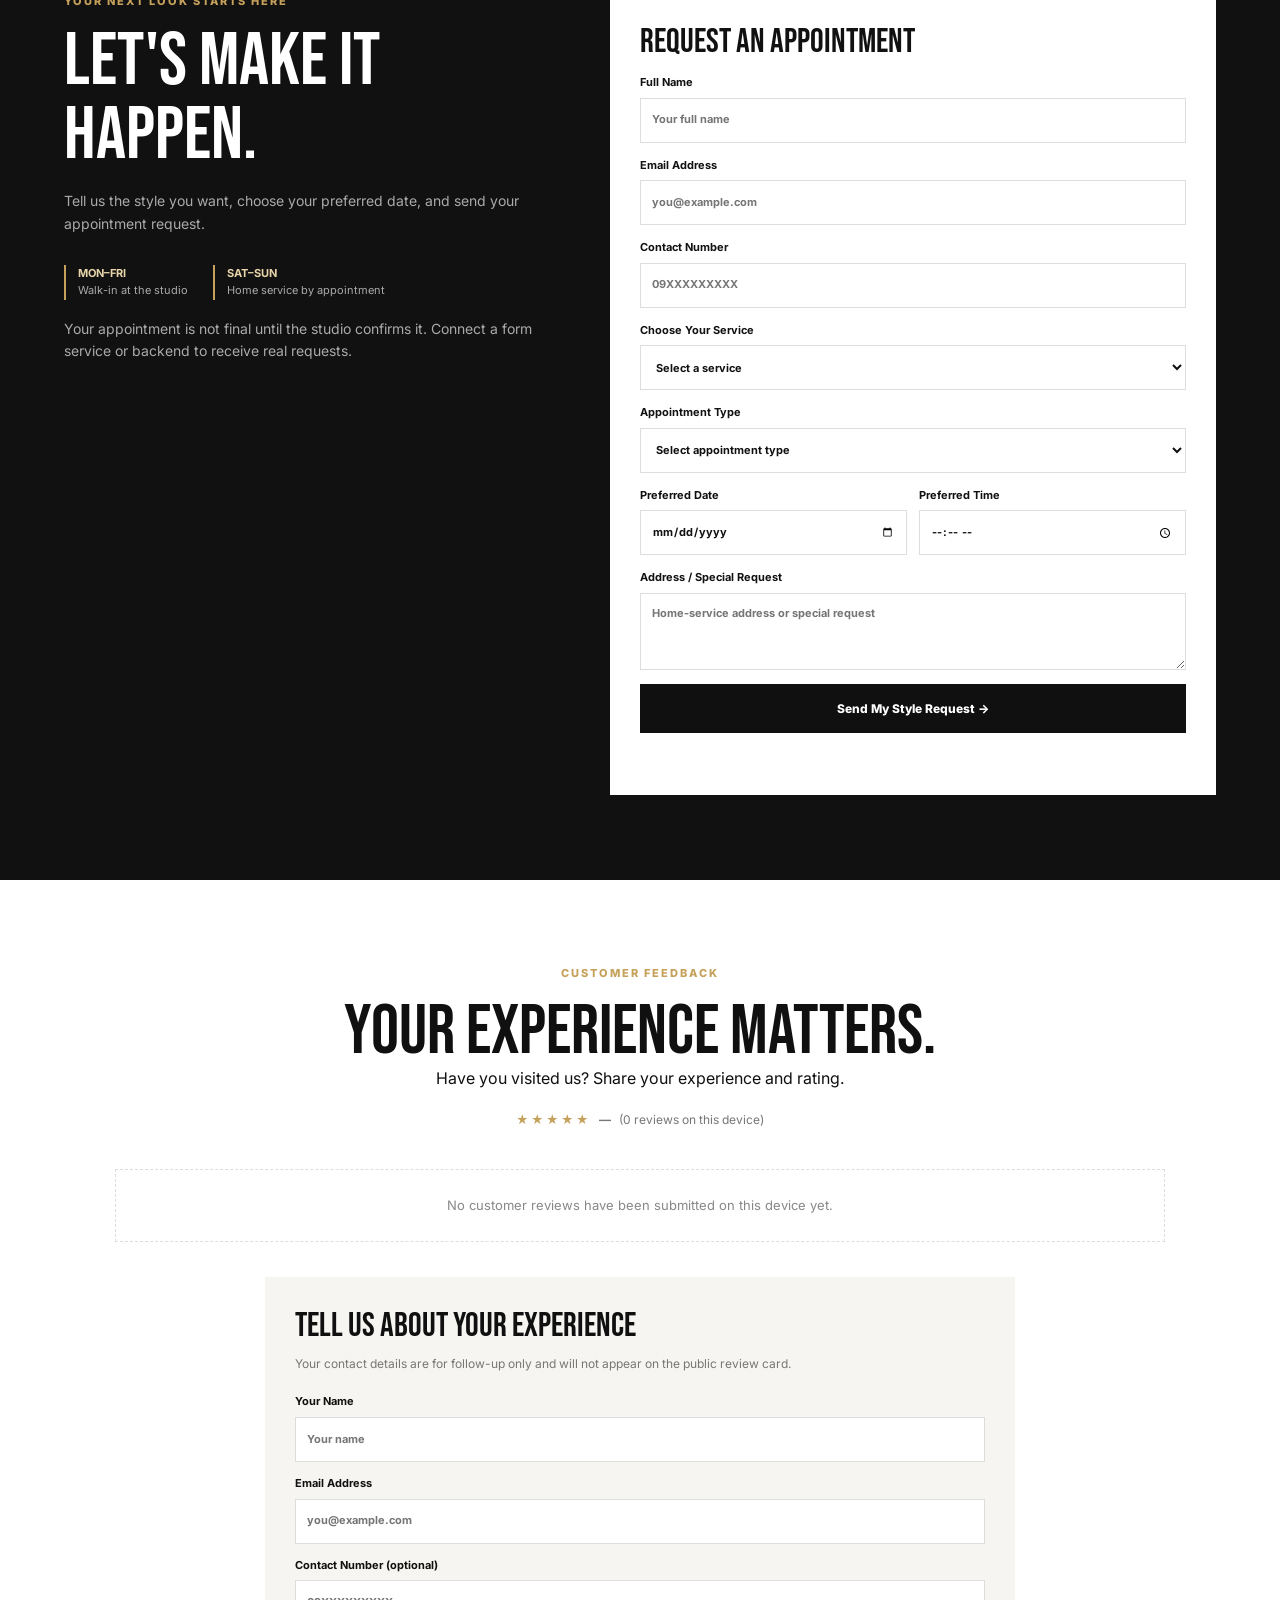
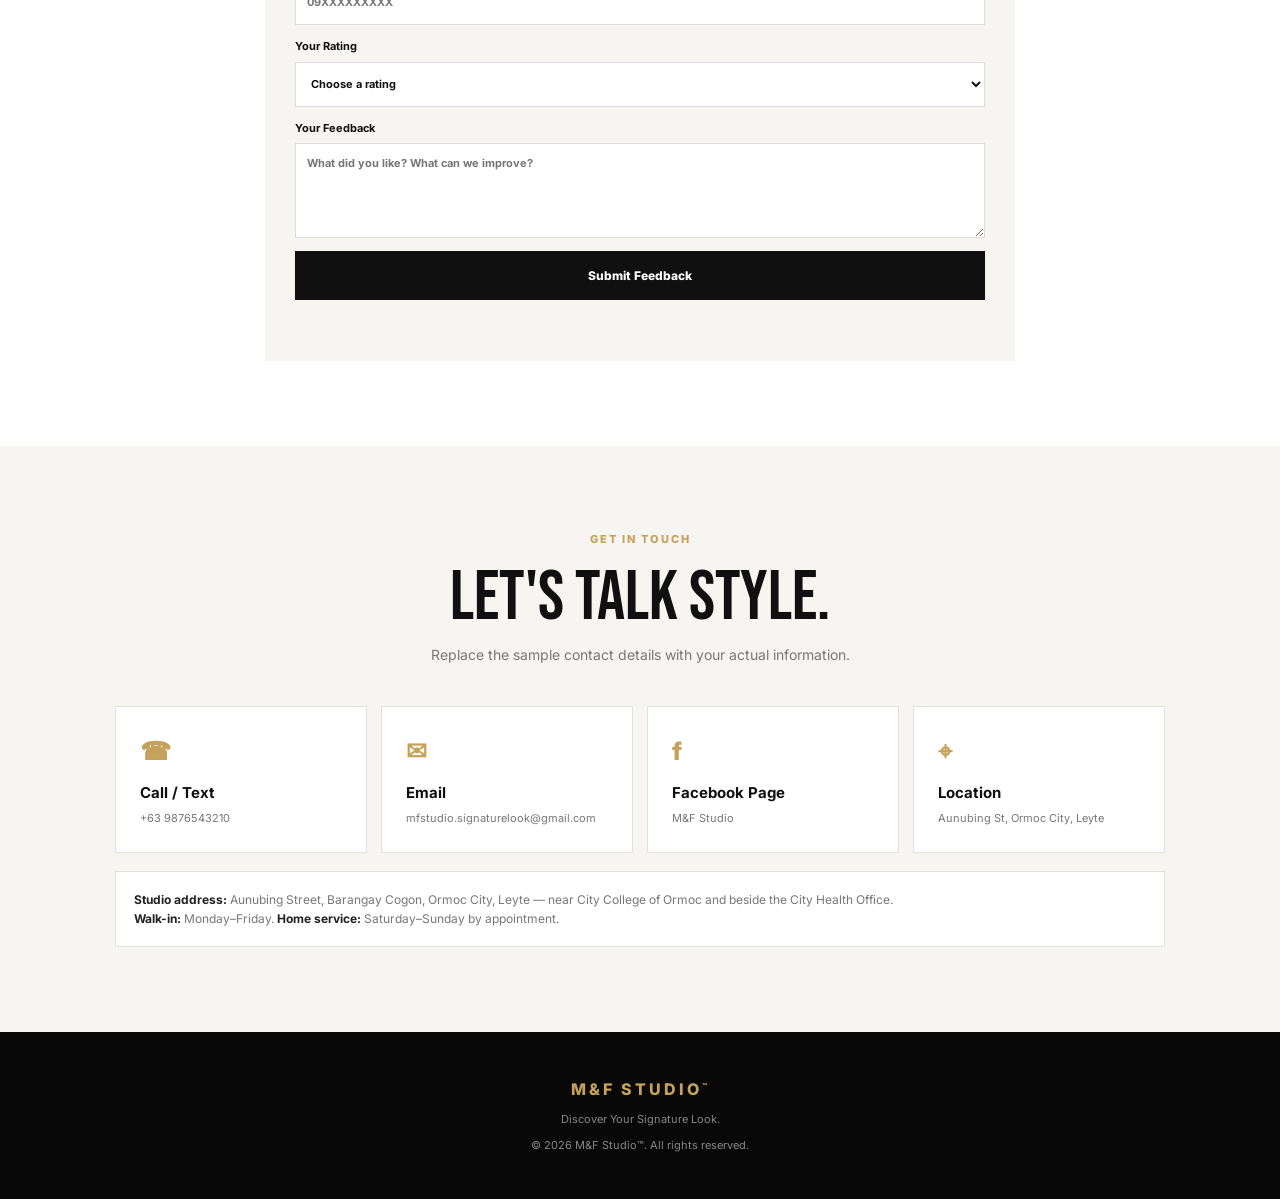
==== commit fcf6c62d: "Add files via upload" ====
--- a/M&F Studio/index.html
+++ b/M&F Studio/index.html
@@ -117,7 +117,7 @@
       <div class="style-slider" id="styleSlider">
 
         <article class="style-slide">
-          <img src="images/fade.jpg" alt="Fade haircut" loading="lazy">
+          <img src="images/f.png" alt="Fade haircut" loading="lazy">
           <div class="slide-info">
             <span>01 / CLEAN &amp; SHARP</span>
             <h3>Fresh Fade</h3>
@@ -129,7 +129,7 @@
         </article>
 
         <article class="style-slide">
-          <img src="images/taper.jpg" alt="Modern taper haircut" loading="lazy">
+          <img src="images/t.png" alt="Modern taper haircut" loading="lazy">
           <div class="slide-info">
             <span>02 / CLASSIC MODERN</span>
             <h3>Modern Taper</h3>
@@ -141,7 +141,7 @@
         </article>
 
         <article class="style-slide">
-          <img src="images/mullet.jpg" alt="Modern mullet haircut" loading="lazy">
+          <img src="images/mm.png" alt="Modern mullet haircut" loading="lazy">
           <div class="slide-info">
             <span>03 / BOLD &amp; DISTINCT</span>
             <h3>Modern Mullet</h3>
@@ -153,7 +153,7 @@
         </article>
 
         <article class="style-slide">
-          <img src="images/wolfcut.jpg" alt="Wolf cut hairstyle" loading="lazy">
+          <img src="images/wc.png" alt="Wolf cut hairstyle" loading="lazy">
           <div class="slide-info">
             <span>04 / TEXTURE &amp; MOVEMENT</span>
             <h3>Wolf Cut</h3>
@@ -165,7 +165,7 @@
         </article>
 
         <article class="style-slide">
-          <img src="images/beard.jpg" alt="Haircut and beard styling" loading="lazy">
+          <img src="images/br.png" alt="Haircut and beard styling" loading="lazy">
           <div class="slide-info">
             <span>05 / COMPLETE GROOMING</span>
             <h3>Haircut + Beard</h3>
@@ -177,7 +177,7 @@
         </article>
 
         <article class="style-slide">
-          <img src="images/color.jpg" alt="Hair coloring style" loading="lazy">
+          <img src="images/hc.png" alt="Hair coloring style" loading="lazy">
           <div class="slide-info">
             <span>06 / COLOR YOUR WAY</span>
             <h3>Hair Color</h3>
@@ -189,7 +189,7 @@
         </article>
 
         <article class="style-slide">
-          <img src="images/braids.jpg" alt="Braided hairstyle" loading="lazy">
+          <img src="images/b.png" alt="Braided hairstyle" loading="lazy">
           <div class="slide-info">
             <span>07 / CREATIVE DETAIL</span>
             <h3>Hair Braids</h3>
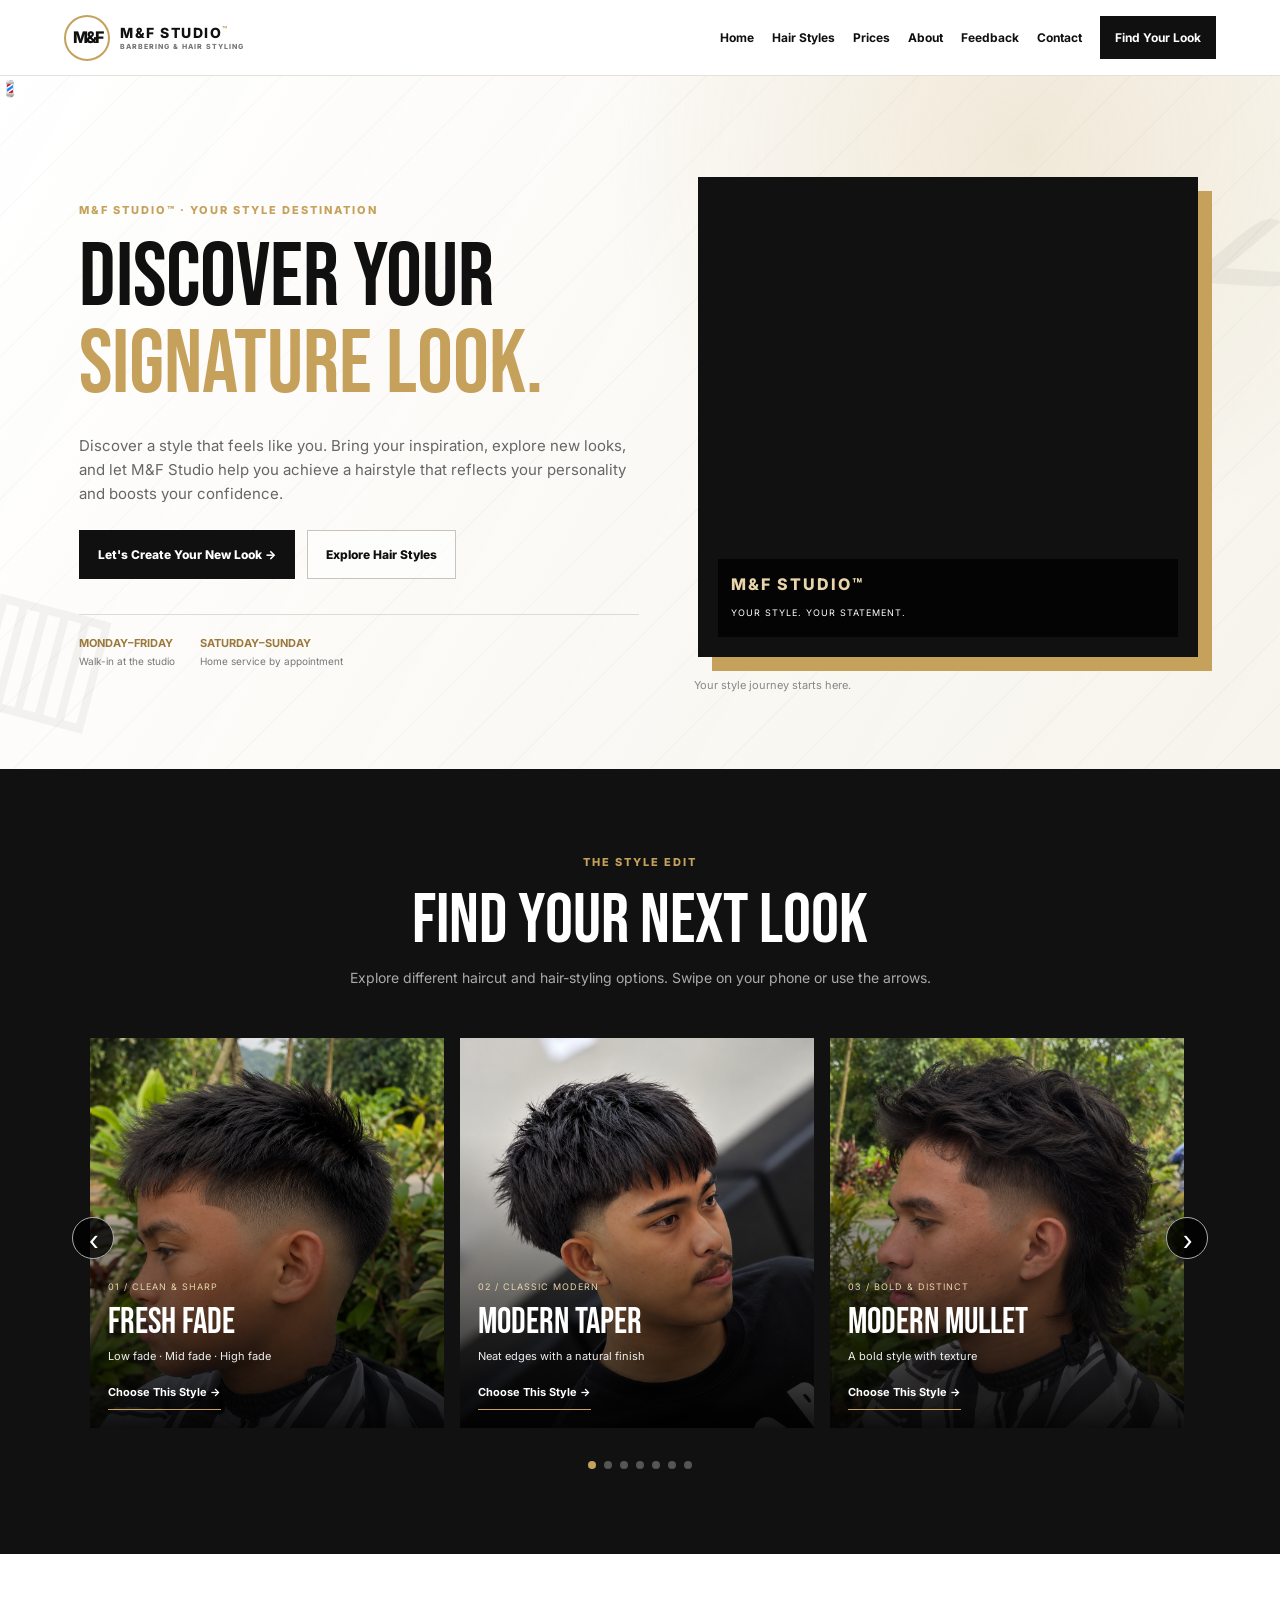
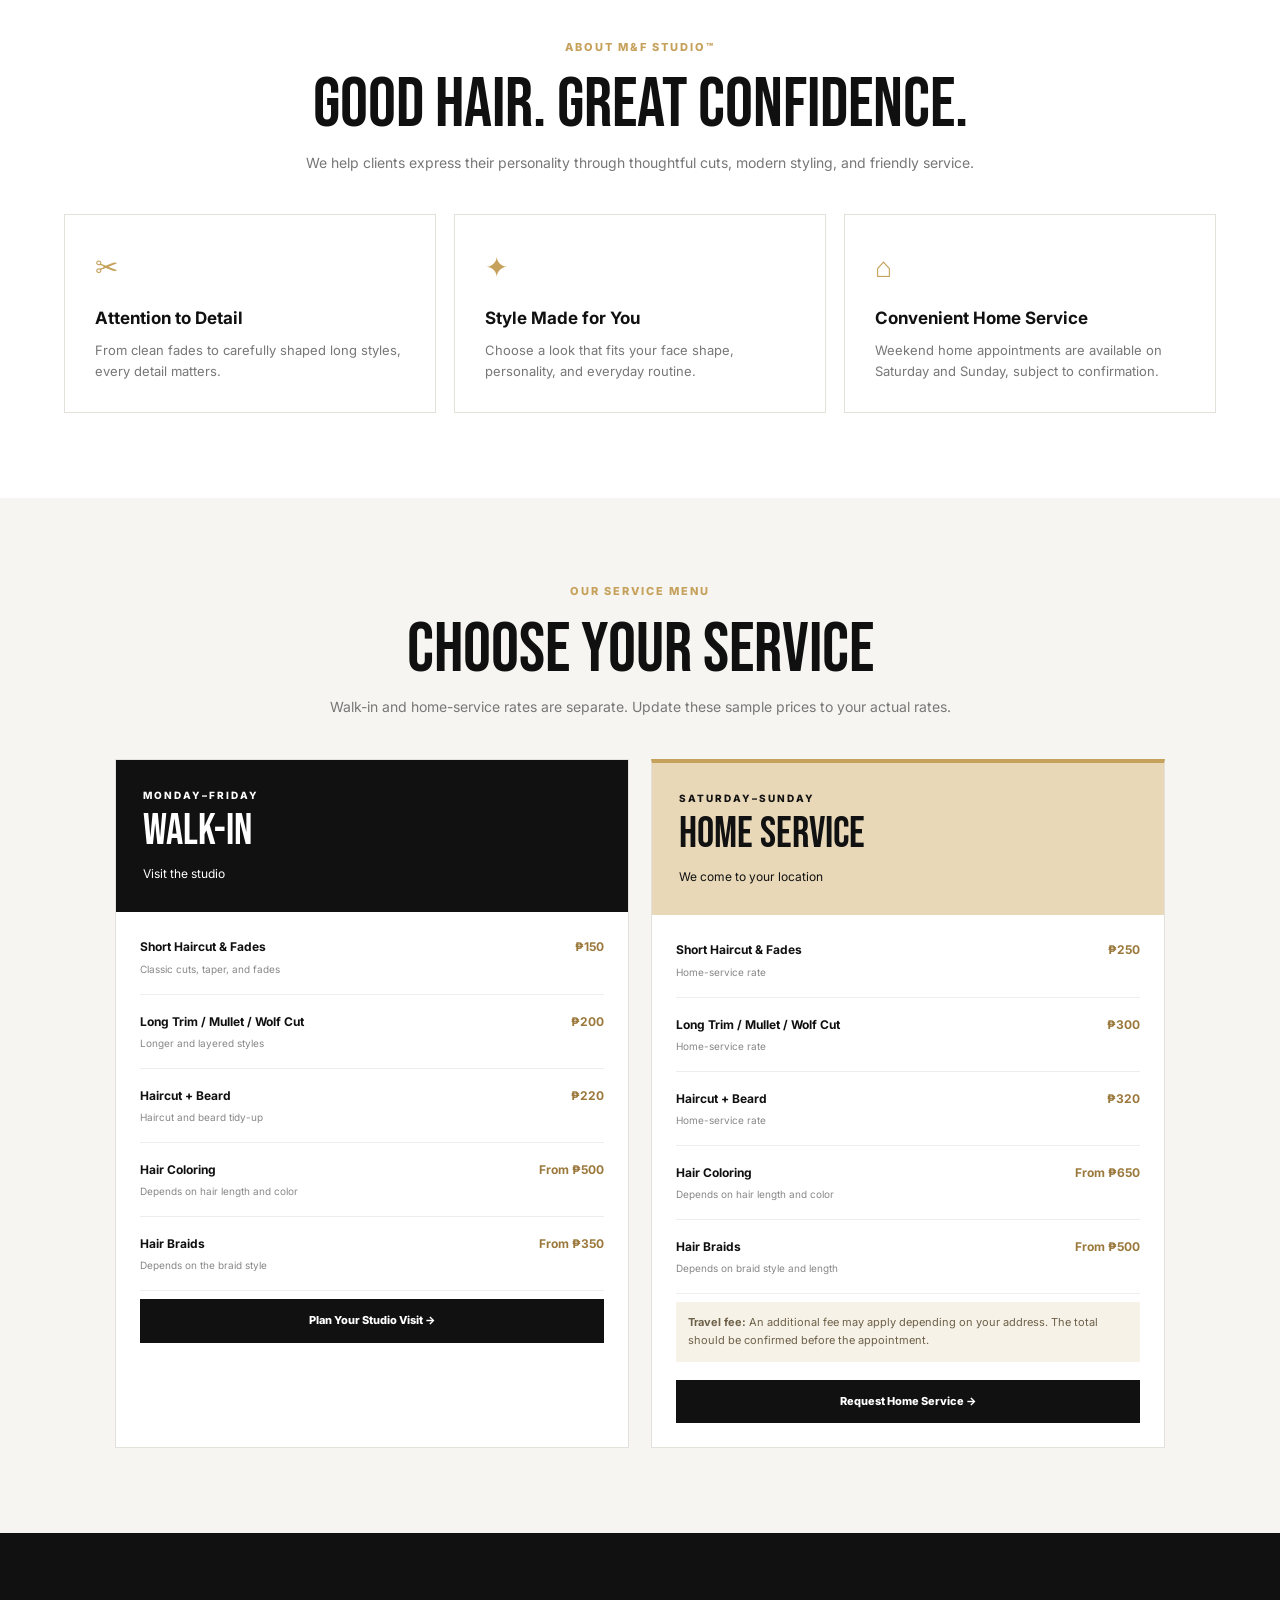
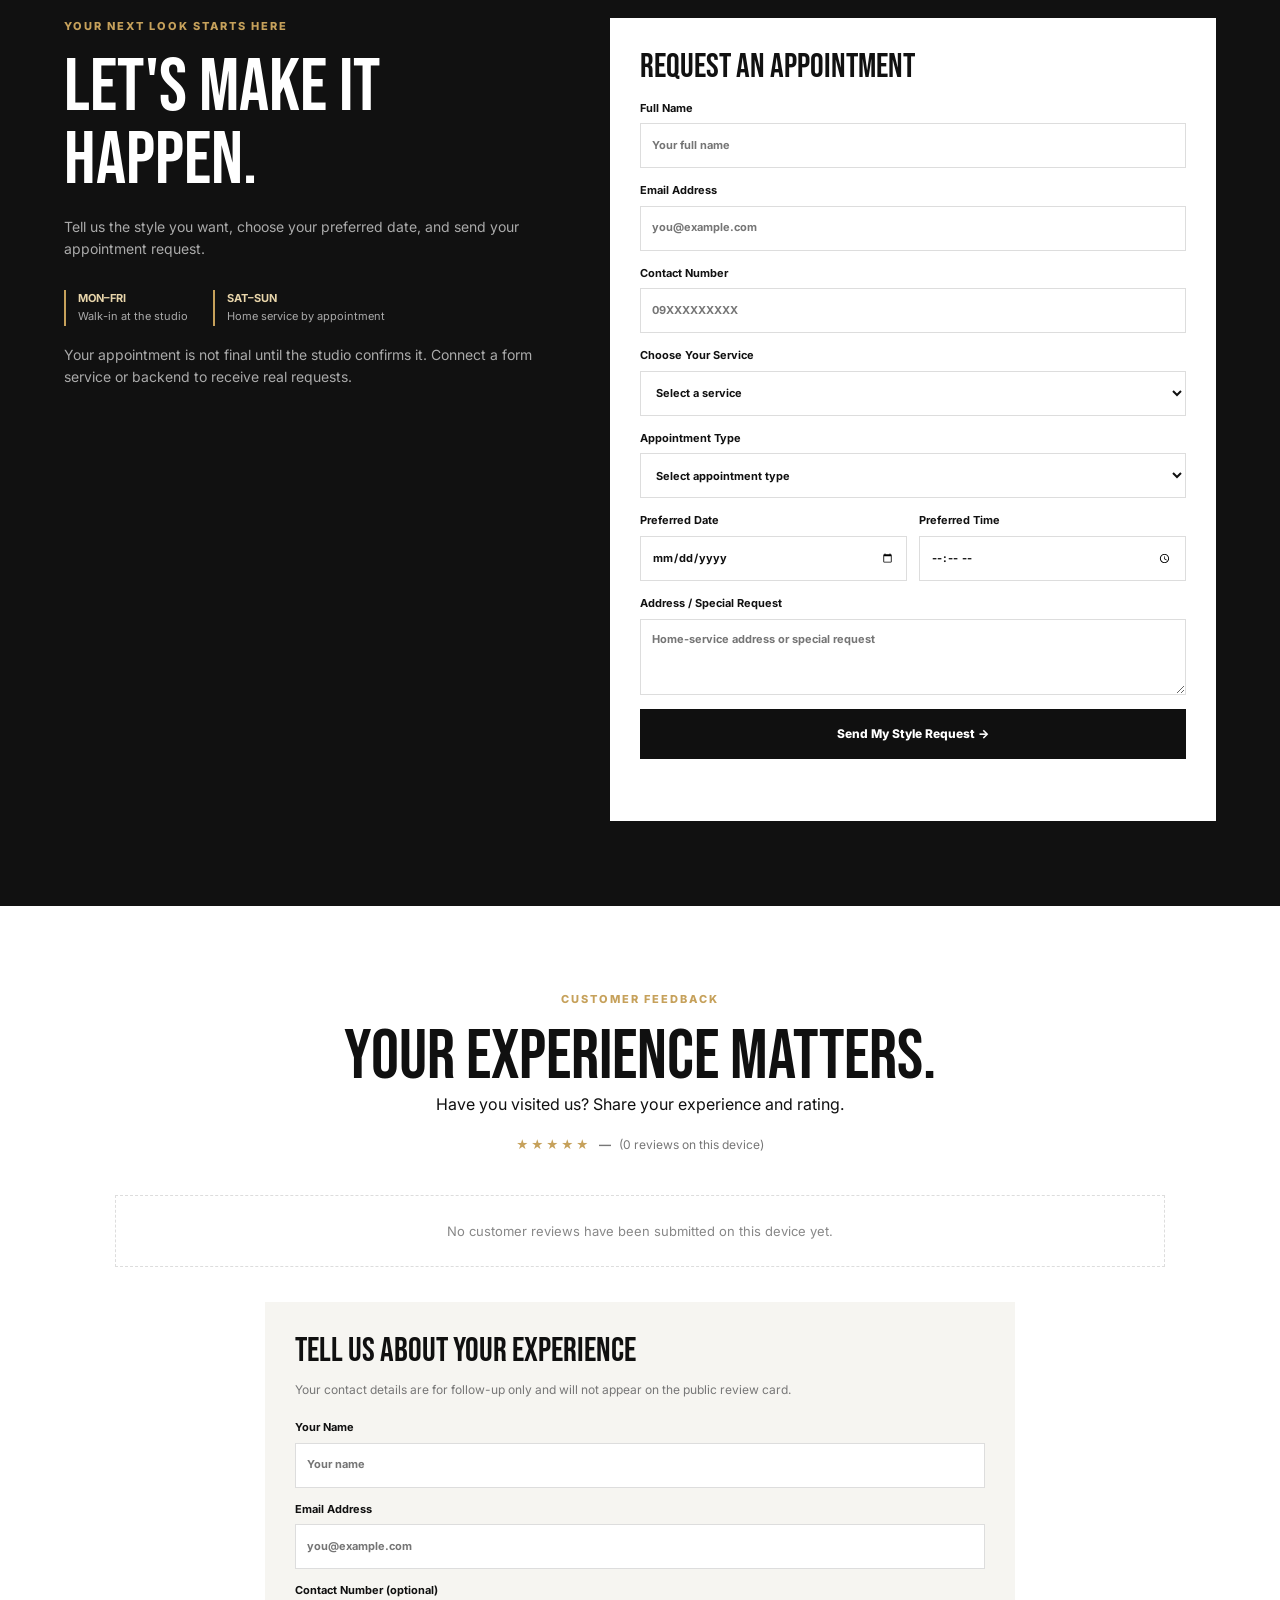
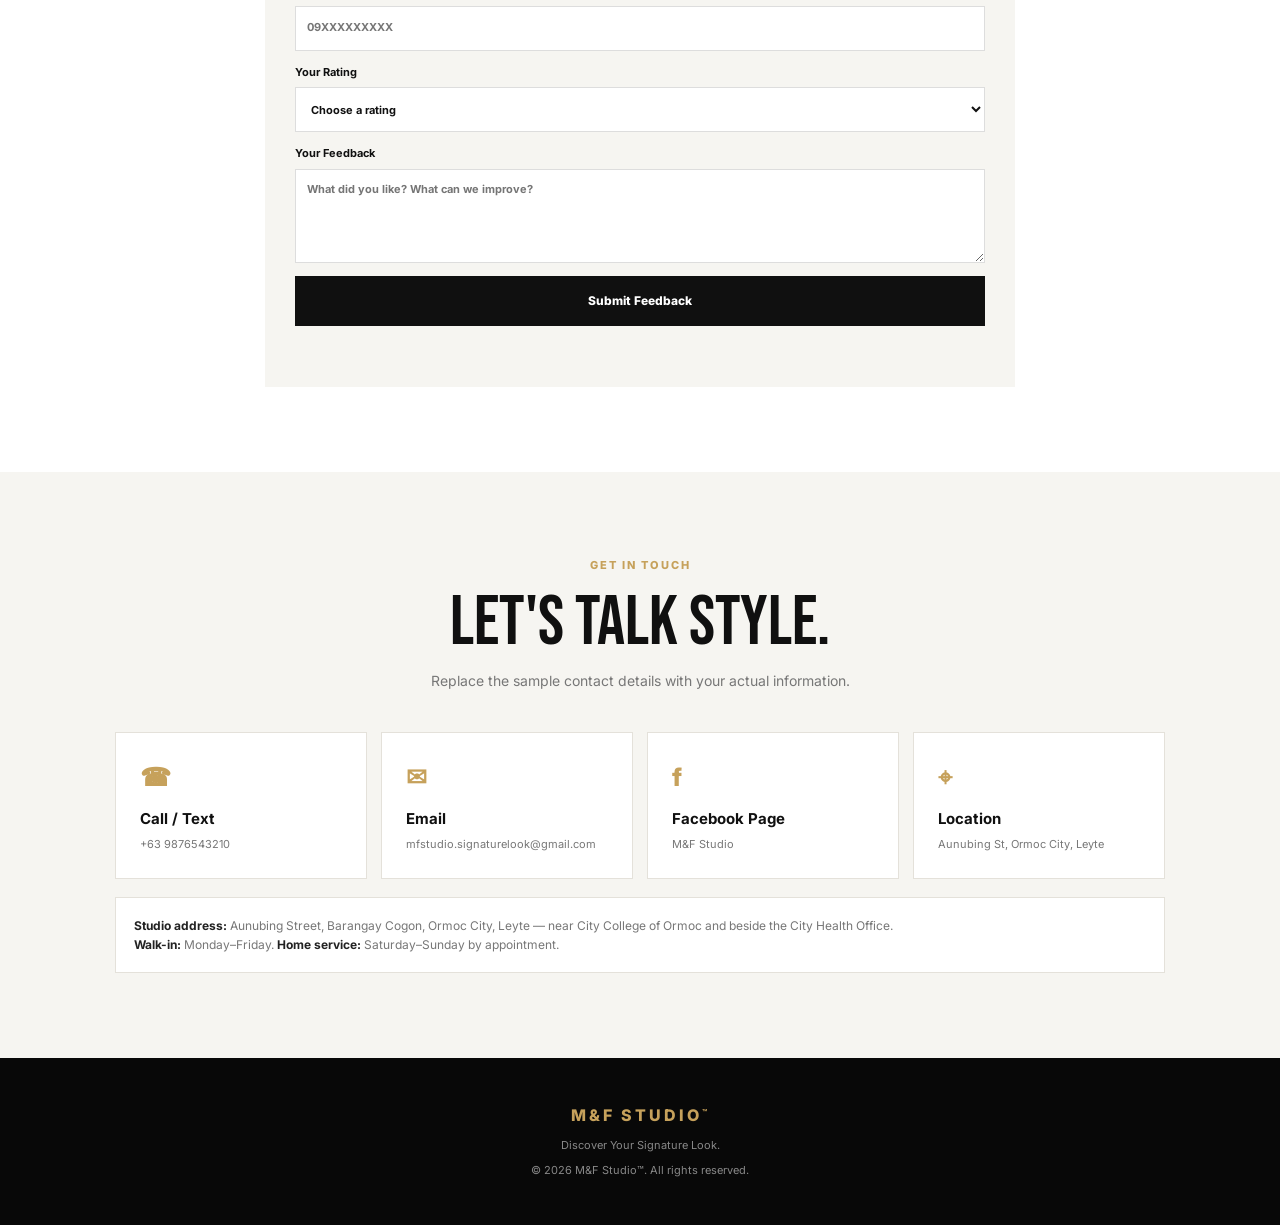
==== commit cdd05569: "Update print statement from 'Hello' to 'Goodbye'" ====
--- a/M&F Studio/index.html
+++ b/M&F Studio/index.html
@@ -45,6 +45,8 @@
     <div class="tool-mark mark-scissors">✂</div>
     <div class="tool-mark mark-comb">▥</div>
 
+<div class="hero-barber-pole" aria-hidden="true">💈</div>
+
     <div class="hero-container">
       <div class="hero-content">
         <p class="eyebrow">M&F STUDIO™ · YOUR STYLE DESTINATION</p>
@@ -406,26 +408,31 @@
         </p>
       </div>
 
-      <form id="bookingForm" class="booking-form">
+     <form id="bookingForm" class="booking-form"
+      action="https://formspree.io/f/xqpebwqy"
+      method="POST">
         <h3>Request an Appointment</h3>
 
         <label>Full Name
-          <input type="text" id="bookingName" autocomplete="name"
-            required placeholder="Your full name">
+          
+<input type="text" id="bookingName" name="name" autocomplete="name"
+       required placeholder="Your full name">
+
         </label>
 
         <label>Email Address
-          <input type="email" id="bookingEmail" autocomplete="email"
-            required placeholder="you@example.com">
+          
+<input type="email" id="bookingEmail" name="email" autocomplete="email"
+       required placeholder="you@example.com">
         </label>
 
         <label>Contact Number
-          <input type="tel" id="bookingPhone" autocomplete="tel"
-            required placeholder="09XXXXXXXXX">
+          <input type="tel" id="bookingPhone" name="phone" autocomplete="tel"
+       required placeholder="09XXXXXXXXX">
         </label>
 
         <label>Choose Your Service
-          <select id="bookingService" required>
+          <select id="bookingService" name="service" required>
             <option value="">Select a service</option>
             <option>Short Haircut &amp; Fade</option>
             <option>Long Trim / Mullet / Wolf Cut</option>
@@ -436,7 +443,7 @@
         </label>
 
         <label>Appointment Type
-          <select id="bookingType" required>
+          <select id="bookingType" name="appointment_type" required>
             <option value="">Select appointment type</option>
             <option value="walkin">Walk-in — Monday to Friday</option>
             <option value="home">Home Service — Saturday to Sunday</option>
@@ -445,17 +452,17 @@
 
         <div class="two-column">
           <label>Preferred Date
-            <input type="date" id="bookingDate" required>
+            <input type="date" id="bookingDate" name="appointment_date" required>
           </label>
 
           <label>Preferred Time
-            <input type="time" id="bookingTime" required>
+           <input type="time" id="bookingTime" name="appointment_time" required>
           </label>
         </div>
 
         <label>Address / Special Request
-          <textarea id="bookingAddress" rows="3"
-            placeholder="Home-service address or special request"></textarea>
+          <textarea id="bookingAddress" name="notes" rows="3"
+    placeholder="Home-service address or special request"></textarea>
         </label>
 
         <button type="submit" class="btn btn-primary">
@@ -587,5 +594,13 @@
 <button id="backToTop" aria-label="Back to top">↑</button>
 
 <script src="script.js"></script>
+  
+<script>
+  window.va = window.va || function () {
+    (window.vaq = window.vaq || []).push(arguments);
+  };
+</script>
+<script defer src="/_vercel/insights/script.js"></script>
+
 </body>
 </html>
